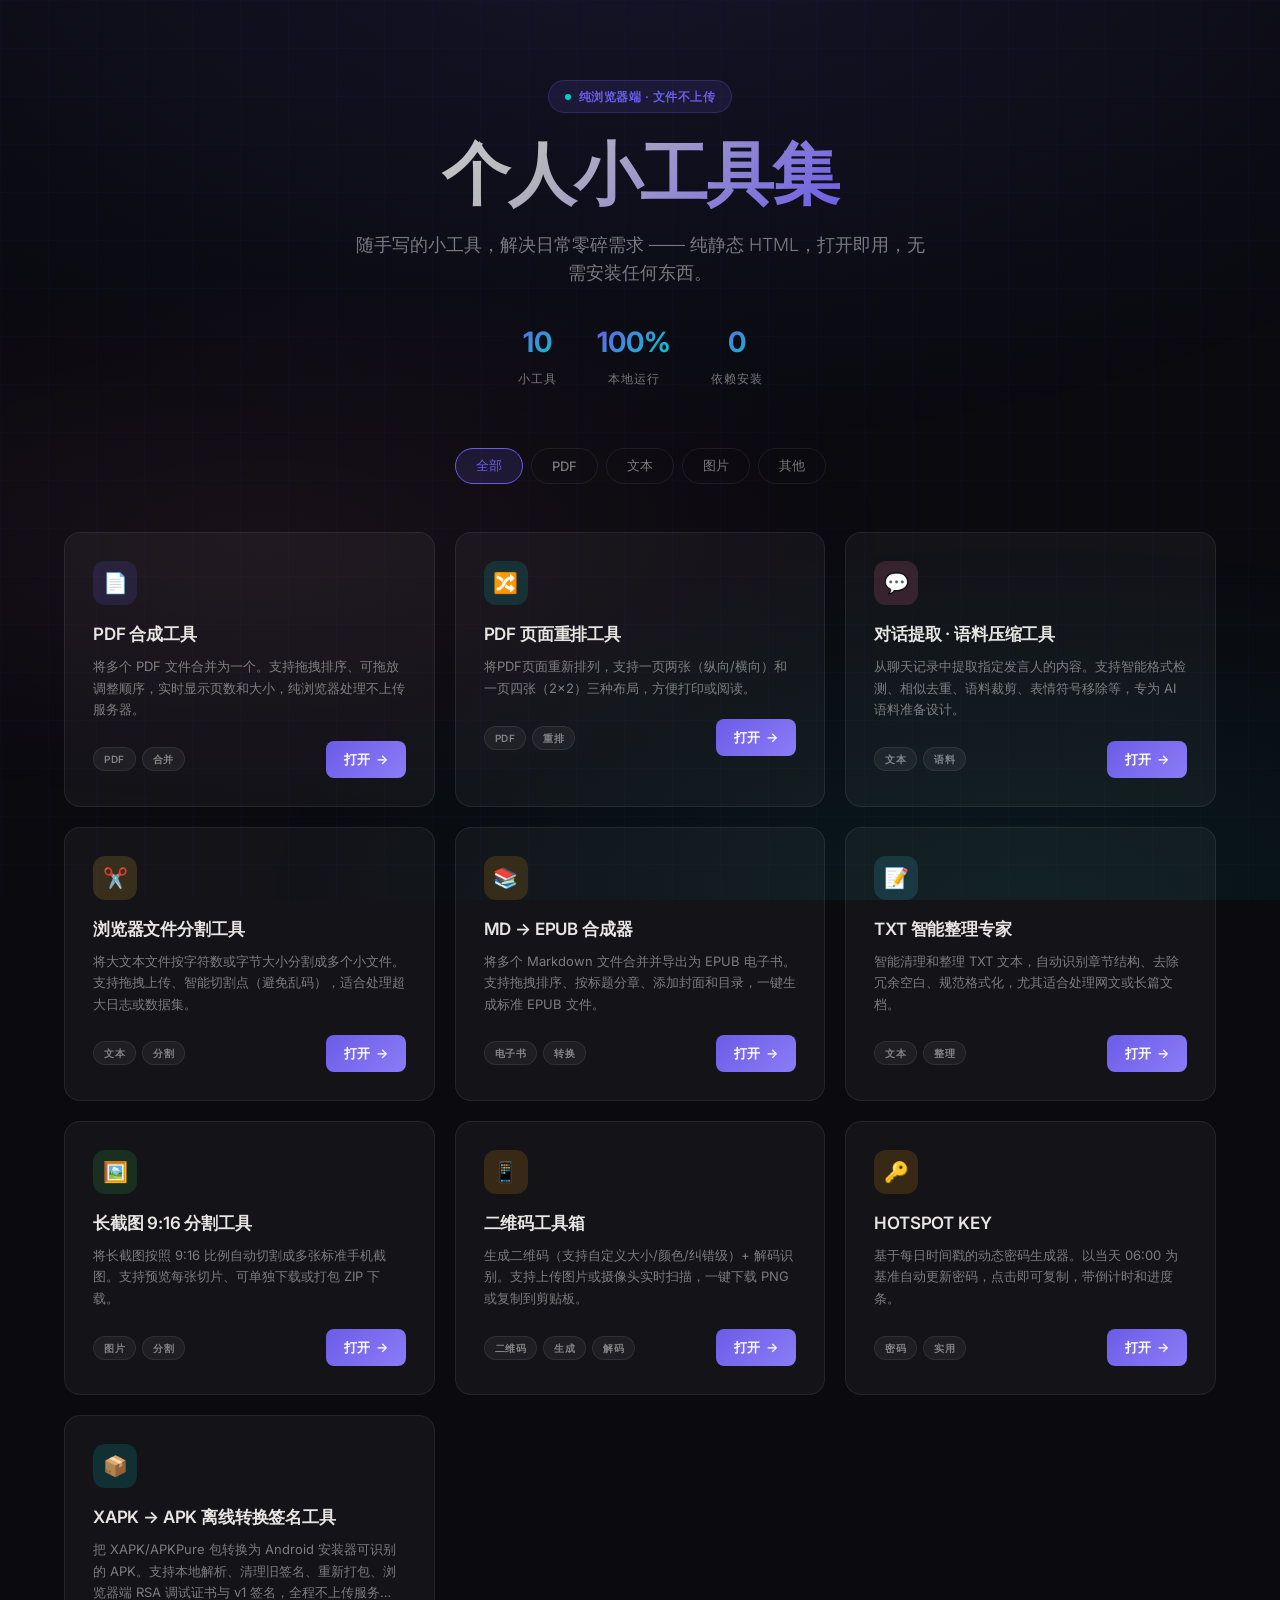
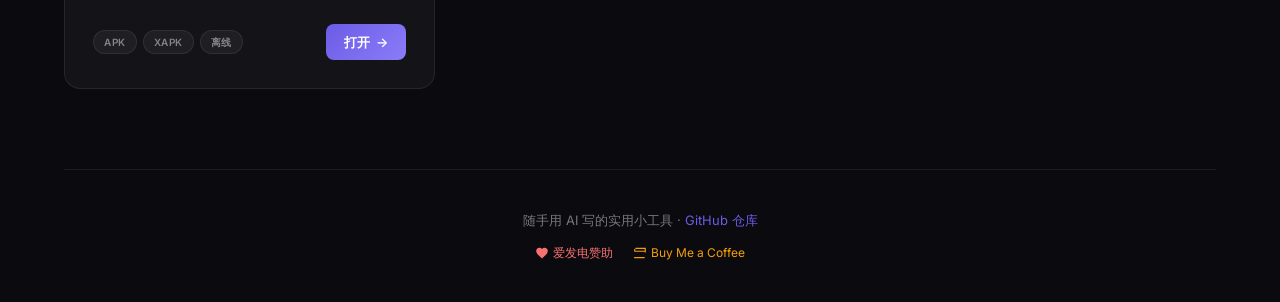
==== index.html @ e5a25586 "Add offline XAPK to APK converter" ====
<!DOCTYPE html>
<html lang="zh-CN">
<head>
<meta charset="UTF-8">
<meta name="viewport" content="width=device-width, initial-scale=1.0">
<title>个人小工具集 · 工具箱</title>
<link rel="preconnect" href="https://fonts.googleapis.com">
<link href="https://fonts.googleapis.com/css2?family=Inter:wght@300;400;500;600;700;800&family=JetBrains+Mono:wght@400;600&display=swap" rel="stylesheet">
<style>
  *, *::before, *::after { box-sizing: border-box; margin: 0; padding: 0; }
  :root {
    --bg: #0a0a0f;
    --surface: rgba(255,255,255,0.04);
    --surface-hover: rgba(255,255,255,0.08);
    --border: rgba(255,255,255,0.08);
    --border-hover: rgba(255,255,255,0.18);
    --text: #e8e6e3;
    --text-dim: rgba(255,255,255,0.45);
    --accent: #6c5ce7;
    --accent2: #00cec9;
    --accent3: #fd79a8;
    --radius: 16px;
  }
  html { scroll-behavior: smooth; }
  body {
    font-family: 'Inter', sans-serif;
    background: var(--bg);
    color: var(--text);
    min-height: 100vh;
    overflow-x: hidden;
    line-height: 1.6;
  }

  /* ─── Animated Grid Background ─── */
  body::before {
    content: '';
    position: fixed;
    inset: 0;
    background:
      linear-gradient(rgba(108,92,231,0.03) 1px, transparent 1px),
      linear-gradient(90deg, rgba(108,92,231,0.03) 1px, transparent 1px);
    background-size: 48px 48px;
    pointer-events: none;
    z-index: 0;
  }
  body::after {
    content: '';
    position: fixed;
    inset: 0;
    background:
      radial-gradient(ellipse 80% 60% at 50% -10%, rgba(108,92,231,0.12), transparent),
      radial-gradient(ellipse 60% 40% at 80% 100%, rgba(0,206,201,0.08), transparent),
      radial-gradient(ellipse 50% 30% at 20% 60%, rgba(253,121,168,0.06), transparent);
    pointer-events: none;
    z-index: 0;
  }

  /* ─── Floating Particles ─── */
  .particles {
    position: fixed;
    inset: 0;
    pointer-events: none;
    z-index: 0;
    overflow: hidden;
  }
  .particle {
    position: absolute;
    width: 3px; height: 3px;
    border-radius: 50%;
    background: var(--accent);
    opacity: 0;
    animation: float 12s infinite ease-in-out;
  }
  .particle:nth-child(1) { left: 10%; top: 20%; animation-delay: 0s; background: var(--accent); }
  .particle:nth-child(2) { left: 25%; top: 70%; animation-delay: 2s; background: var(--accent2); width: 4px; height: 4px; }
  .particle:nth-child(3) { left: 50%; top: 40%; animation-delay: 4s; background: var(--accent3); }
  .particle:nth-child(4) { left: 75%; top: 15%; animation-delay: 6s; background: var(--accent2); }
  .particle:nth-child(5) { left: 85%; top: 80%; animation-delay: 8s; background: var(--accent); width: 2px; height: 2px; }
  .particle:nth-child(6) { left: 40%; top: 90%; animation-delay: 1s; background: var(--accent3); }
  .particle:nth-child(7) { left: 65%; top: 55%; animation-delay: 3s; background: var(--accent2); width: 5px; height: 5px; }
  .particle:nth-child(8) { left: 15%; top: 45%; animation-delay: 5s; background: var(--accent); }
  .particle:nth-child(9) { left: 90%; top: 30%; animation-delay: 7s; background: var(--accent3); }
  .particle:nth-child(10) { left: 55%; top: 10%; animation-delay: 9s; background: var(--accent2); }

  @keyframes float {
    0%, 100% { transform: translateY(0) scale(1); opacity: 0; }
    10% { opacity: 0.6; }
    50% { transform: translateY(-40px) scale(1.4); opacity: 0.2; }
    90% { opacity: 0.4; }
  }

  .container {
    position: relative;
    z-index: 1;
    max-width: 1200px;
    margin: 0 auto;
    padding: 0 24px;
  }

  /* ─── HEADER ─── */
  header {
    padding: 80px 0 60px;
    text-align: center;
  }
  .badge {
    display: inline-flex;
    align-items: center;
    gap: 8px;
    background: rgba(108,92,231,0.12);
    border: 1px solid rgba(108,92,231,0.25);
    border-radius: 100px;
    padding: 6px 16px;
    font-size: 12px;
    font-weight: 600;
    color: var(--accent);
    letter-spacing: 0.5px;
    margin-bottom: 24px;
    animation: fadeUp 0.8s 0.2s both;
  }
  .badge-dot {
    width: 6px; height: 6px;
    border-radius: 50%;
    background: var(--accent2);
    animation: pulse-dot 2s infinite;
  }
  @keyframes pulse-dot {
    0%, 100% { opacity: 1; transform: scale(1); }
    50% { opacity: 0.5; transform: scale(0.8); }
  }

  .hero-title {
    font-size: clamp(36px, 7vw, 68px);
    font-weight: 800;
    letter-spacing: -0.03em;
    line-height: 1.08;
    background: linear-gradient(135deg, #fff 0%, rgba(255,255,255,0.7) 40%, var(--accent) 70%, var(--accent2) 100%);
    -webkit-background-clip: text;
    -webkit-text-fill-color: transparent;
    background-clip: text;
    margin-bottom: 20px;
    animation: fadeUp 0.8s 0.4s both;
  }
  .hero-sub {
    font-size: 18px;
    color: var(--text-dim);
    max-width: 580px;
    margin: 0 auto 32px;
    font-weight: 300;
    animation: fadeUp 0.8s 0.6s both;
  }
  .hero-stats {
    display: flex;
    justify-content: center;
    gap: 40px;
    animation: fadeUp 0.8s 0.8s both;
  }
  .hero-stat {
    text-align: center;
  }
  .hero-stat-num {
    font-size: 28px;
    font-weight: 700;
    background: linear-gradient(135deg, var(--accent), var(--accent2));
    -webkit-background-clip: text;
    -webkit-text-fill-color: transparent;
    background-clip: text;
  }
  .hero-stat-label {
    font-size: 12px;
    color: var(--text-dim);
    letter-spacing: 1px;
    text-transform: uppercase;
    margin-top: 4px;
  }

  @keyframes fadeUp {
    from { opacity: 0; transform: translateY(24px); }
    to { opacity: 1; transform: translateY(0); }
  }

  /* ─── FILTER ─── */
  .filter-bar {
    display: flex;
    justify-content: center;
    gap: 8px;
    flex-wrap: wrap;
    margin-bottom: 48px;
    animation: fadeUp 0.8s 1s both;
  }
  .filter-btn {
    padding: 8px 20px;
    border-radius: 100px;
    border: 1px solid var(--border);
    background: transparent;
    color: var(--text-dim);
    font-family: inherit;
    font-size: 13px;
    font-weight: 500;
    cursor: pointer;
    transition: all 0.25s;
  }
  .filter-btn:hover {
    border-color: var(--border-hover);
    color: var(--text);
  }
  .filter-btn.active {
    background: rgba(108,92,231,0.15);
    border-color: var(--accent);
    color: var(--accent);
  }

  /* ─── TOOL GRID ─── */
  .tool-grid {
    display: grid;
    grid-template-columns: repeat(auto-fill, minmax(340px, 1fr));
    gap: 20px;
    padding-bottom: 80px;
  }

  .tool-card {
    background: var(--surface);
    border: 1px solid var(--border);
    border-radius: var(--radius);
    padding: 28px;
    cursor: pointer;
    position: relative;
    overflow: hidden;
    transition: all 0.4s cubic-bezier(0.16, 1, 0.3, 1);
    opacity: 0;
    transform: translateY(20px);
    animation: cardIn 0.5s forwards;
  }
  .tool-card:nth-child(1) { animation-delay: 0.05s; }
  .tool-card:nth-child(2) { animation-delay: 0.1s; }
  .tool-card:nth-child(3) { animation-delay: 0.15s; }
  .tool-card:nth-child(4) { animation-delay: 0.2s; }
  .tool-card:nth-child(5) { animation-delay: 0.25s; }
  .tool-card:nth-child(6) { animation-delay: 0.3s; }
  .tool-card:nth-child(7) { animation-delay: 0.35s; }
  .tool-card:nth-child(8) { animation-delay: 0.4s; }

  @keyframes cardIn {
    to { opacity: 1; transform: translateY(0); }
  }

  .tool-card::before {
    content: '';
    position: absolute;
    top: 0; left: 0; right: 0;
    height: 2px;
    background: linear-gradient(90deg, var(--accent), var(--accent2), var(--accent3));
    opacity: 0;
    transition: opacity 0.4s;
  }
  .tool-card:hover::before { opacity: 1; }
  .tool-card:hover {
    background: var(--surface-hover);
    border-color: var(--border-hover);
    transform: translateY(-4px);
    box-shadow: 0 20px 60px rgba(108,92,231,0.08);
  }

  .tool-card-icon {
    width: 44px; height: 44px;
    border-radius: 12px;
    display: flex;
    align-items: center;
    justify-content: center;
    font-size: 20px;
    margin-bottom: 16px;
    transition: transform 0.3s;
  }
  .tool-card:hover .tool-card-icon { transform: scale(1.08); }

  .tool-card-title {
    font-size: 17px;
    font-weight: 600;
    margin-bottom: 8px;
    letter-spacing: -0.01em;
  }
  .tool-card-desc {
    font-size: 13px;
    color: var(--text-dim);
    line-height: 1.65;
    margin-bottom: 20px;
    display: -webkit-box;
    -webkit-line-clamp: 3;
    -webkit-box-orient: vertical;
    overflow: hidden;
  }
  .tool-card-footer {
    display: flex;
    align-items: center;
    justify-content: space-between;
  }
  .tool-tags {
    display: flex;
    gap: 6px;
    flex-wrap: wrap;
  }
  .tool-tag {
    font-size: 10px;
    font-weight: 600;
    letter-spacing: 0.5px;
    text-transform: uppercase;
    padding: 3px 10px;
    border-radius: 100px;
    background: rgba(255,255,255,0.05);
    border: 1px solid var(--border);
    color: var(--text-dim);
  }
  .tool-btn {
    display: inline-flex;
    align-items: center;
    gap: 6px;
    padding: 8px 18px;
    border-radius: 8px;
    background: linear-gradient(135deg, var(--accent), #8b7cf7);
    color: #fff;
    font-size: 13px;
    font-weight: 600;
    text-decoration: none;
    transition: all 0.25s;
    flex-shrink: 0;
  }
  .tool-btn:hover {
    transform: translateX(2px);
    box-shadow: 0 4px 20px rgba(108,92,231,0.35);
  }
  .tool-btn-arrow {
    transition: transform 0.25s;
  }
  .tool-btn:hover .tool-btn-arrow {
    transform: translateX(3px);
  }

  /* ─── FOOTER ─── */
  footer {
    border-top: 1px solid var(--border);
    padding: 40px 0;
    text-align: center;
  }
  footer p {
    font-size: 13px;
    color: var(--text-dim);
  }
  footer a {
    color: var(--accent);
    text-decoration: none;
  }
  footer a:hover { text-decoration: underline; }

  /* ─── RESPONSIVE ─── */
  @media (max-width: 768px) {
    header { padding: 48px 0 32px; }
    .hero-sub { font-size: 15px; }
    .hero-stats { gap: 24px; }
    .tool-grid { grid-template-columns: 1fr; gap: 16px; }
    .tool-card { padding: 22px; }
  }
  @media (max-width: 480px) {
    .filter-bar { gap: 6px; }
    .filter-btn { font-size: 12px; padding: 6px 14px; }
    .hero-stats { flex-wrap: wrap; gap: 16px; }
  }

  /* ─── scrollbar ─── */
  ::-webkit-scrollbar { width: 6px; }
  ::-webkit-scrollbar-track { background: transparent; }
  ::-webkit-scrollbar-thumb { background: var(--border); border-radius: 3px; }
  ::-webkit-scrollbar-thumb:hover { background: var(--border-hover); }
</style>
</head>
<body>

<div class="particles">
  <div class="particle"></div><div class="particle"></div><div class="particle"></div>
  <div class="particle"></div><div class="particle"></div><div class="particle"></div>
  <div class="particle"></div><div class="particle"></div><div class="particle"></div>
  <div class="particle"></div>
</div>

<div class="container">

  <header>
    <div class="badge"><span class="badge-dot"></span> 纯浏览器端 · 文件不上传</div>
    <h1 class="hero-title">个人小工具集</h1>
    <p class="hero-sub">随手写的小工具，解决日常零碎需求 —— 纯静态 HTML，打开即用，无需安装任何东西。</p>
    <div class="hero-stats">
      <div class="hero-stat"><div class="hero-stat-num">10</div><div class="hero-stat-label">小工具</div></div>
      <div class="hero-stat"><div class="hero-stat-num">100%</div><div class="hero-stat-label">本地运行</div></div>
      <div class="hero-stat"><div class="hero-stat-num">0</div><div class="hero-stat-label">依赖安装</div></div>
    </div>
  </header>

  <div class="filter-bar">
    <button class="filter-btn active" data-filter="all">全部</button>
    <button class="filter-btn" data-filter="pdf">PDF</button>
    <button class="filter-btn" data-filter="text">文本</button>
    <button class="filter-btn" data-filter="image">图片</button>
    <button class="filter-btn" data-filter="other">其他</button>
  </div>

  <div class="tool-grid" id="toolGrid">
    <!-- 卡片由 JS 动态渲染 -->
  </div>

  <footer>
    <p>随手用 AI 写的实用小工具 · <a href="https://github.com/ct-yx/Personal-use-gadget" target="_blank">GitHub 仓库</a></p>
    <p style="margin-top:12px;font-size:12px;display:flex;justify-content:center;gap:20px;flex-wrap:wrap;">
      <a href="https://www.ifdian.net/a/Ct_yx?utm_source=copylink&utm_medium=link" target="_blank" style="display:inline-flex;align-items:center;gap:4px;color:#f87171;text-decoration:none;">
        <svg width="14" height="14" viewBox="0 0 24 24" fill="currentColor"><path d="M12 21.35l-1.45-1.32C5.4 15.36 2 12.28 2 8.5 2 5.42 4.42 3 7.5 3c1.74 0 3.41.81 4.5 2.09C13.09 3.81 14.76 3 16.5 3 19.58 3 22 5.42 22 8.5c0 3.78-3.4 6.86-8.55 11.54L12 21.35z"/></svg>
        爱发电赞助
      </a>
      <a href="https://buymeacoffee.com/ctyx" target="_blank" style="display:inline-flex;align-items:center;gap:4px;color:#f59e0b;text-decoration:none;">
        <svg width="14" height="14" viewBox="0 0 24 24" fill="currentColor"><path d="M2 21V19H20V21H2ZM20 8V5H22V11H20V10H2V5H4V8H20ZM4 3H22V5H4V3Z"/></svg>
        Buy Me a Coffee
      </a>
    </p>
  </footer>

</div>

<script>
const tools = [
  {
    id: 'pdf-merger',
    title: 'PDF 合成工具',
    desc: '将多个 PDF 文件合并为一个。支持拖拽排序、可拖放调整顺序，实时显示页数和大小，纯浏览器处理不上传服务器。',
    icon: '📄',
    iconBg: 'rgba(108,92,231,0.15)',
    file: 'pdf-merger.html',
    tags: ['PDF', '合并'],
    filter: 'pdf'
  },
  {
    id: 'PDFchange',
    title: 'PDF 页面重排工具',
    desc: '将PDF页面重新排列，支持一页两张（纵向/横向）和一页四张（2×2）三种布局，方便打印或阅读。',
    icon: '🔀',
    iconBg: 'rgba(0,206,201,0.15)',
    file: 'PDFchange.html',
    tags: ['PDF', '重排'],
    filter: 'pdf'
  },
  {
    id: 'chat-filter',
    title: '对话提取 · 语料压缩工具',
    desc: '从聊天记录中提取指定发言人的内容。支持智能格式检测、相似去重、语料裁剪、表情符号移除等，专为 AI 语料准备设计。',
    icon: '💬',
    iconBg: 'rgba(253,121,168,0.15)',
    file: 'chat-filter-tool.html',
    tags: ['文本', '语料'],
    filter: 'text'
  },
  {
    id: 'partition',
    title: '浏览器文件分割工具',
    desc: '将大文本文件按字符数或字节大小分割成多个小文件。支持拖拽上传、智能切割点（避免乱码），适合处理超大日志或数据集。',
    icon: '✂️',
    iconBg: 'rgba(255,200,50,0.15)',
    file: 'Partition1.0.html',
    tags: ['文本', '分割'],
    filter: 'text'
  },
  {
    id: 'txt-epub',
    title: 'MD → EPUB 合成器',
    desc: '将多个 Markdown 文件合并并导出为 EPUB 电子书。支持拖拽排序、按标题分章、添加封面和目录，一键生成标准 EPUB 文件。',
    icon: '📚',
    iconBg: 'rgba(245,158,11,0.15)',
    file: 'txt-epub-manger.html',
    tags: ['电子书', '转换'],
    filter: 'text'
  },
  {
    id: 'chapter',
    title: 'TXT 智能整理专家',
    desc: '智能清理和整理 TXT 文本，自动识别章节结构、去除冗余空白、规范格式化，尤其适合处理网文或长篇文档。',
    icon: '📝',
    iconBg: 'rgba(72,202,228,0.15)',
    file: '章节整理工具.html',
    tags: ['文本', '整理'],
    filter: 'text'
  },
  {
    id: 'split-screenshot',
    title: '长截图 9:16 分割工具',
    desc: '将长截图按照 9:16 比例自动切割成多张标准手机截图。支持预览每张切片、可单独下载或打包 ZIP 下载。',
    icon: '🖼️',
    iconBg: 'rgba(52,199,89,0.15)',
    file: 'split-screenshot.html',
    tags: ['图片', '分割'],
    filter: 'image'
  },
  {
    id: 'qr-tool',
    title: '二维码工具箱',
    desc: '生成二维码（支持自定义大小/颜色/纠错级）+ 解码识别。支持上传图片或摄像头实时扫描，一键下载 PNG 或复制到剪贴板。',
    icon: '📱',
    iconBg: 'rgba(255,159,10,0.15)',
    file: 'qr-tool.html',
    tags: ['二维码', '生成', '解码'],
    filter: 'other'
  },
  {
    id: 'hotspot-key',
    title: 'HOTSPOT KEY',
    desc: '基于每日时间戳的动态密码生成器。以当天 06:00 为基准自动更新密码，点击即可复制，带倒计时和进度条。',
    icon: '🔑',
    iconBg: 'rgba(255,159,10,0.15)',
    file: 'hotspot_key.html',
    tags: ['密码', '实用'],
    filter: 'other'
  },
  {
    id: 'xapk-apk-converter',
    title: 'XAPK → APK 离线转换签名工具',
    desc: '把 XAPK/APKPure 包转换为 Android 安装器可识别的 APK。支持本地解析、清理旧签名、重新打包、浏览器端 RSA 调试证书与 v1 签名，全程不上传服务器。',
    icon: '📦',
    iconBg: 'rgba(0,206,201,0.15)',
    file: 'xapk-apk-converter.html',
    tags: ['APK', 'XAPK', '离线'],
    filter: 'other'
  }
];

function renderTools(filter = 'all') {
  const grid = document.getElementById('toolGrid');
  const filtered = filter === 'all' ? tools : tools.filter(t => t.filter === filter);
  grid.innerHTML = filtered.map(t => `
    <div class="tool-card" data-filter="${t.filter}">
      <div class="tool-card-icon" style="background:${t.iconBg}">${t.icon}</div>
      <div class="tool-card-title">${t.title}</div>
      <div class="tool-card-desc">${t.desc}</div>
      <div class="tool-card-footer">
        <div class="tool-tags">
          ${t.tags.map(tag => `<span class="tool-tag">${tag}</span>`).join('')}
        </div>
        <a href="${t.file}" class="tool-btn" target="_blank" onclick="event.stopPropagation()">
          打开 <span class="tool-btn-arrow">→</span>
        </a>
      </div>
    </div>
  `).join('');

  // 点击整个卡片也能打开
  document.querySelectorAll('.tool-card').forEach((card, i) => {
    card.addEventListener('click', () => {
      const btn = card.querySelector('.tool-btn');
      if (btn) window.open(btn.href, '_blank');
    });
  });
}

// 过滤切换
document.querySelectorAll('.filter-btn').forEach(btn => {
  btn.addEventListener('click', () => {
    document.querySelectorAll('.filter-btn').forEach(b => b.classList.remove('active'));
    btn.classList.add('active');
    renderTools(btn.dataset.filter);
  });
});

// 重新触发卡片动画
renderTools();
</script>

</body>
</html>
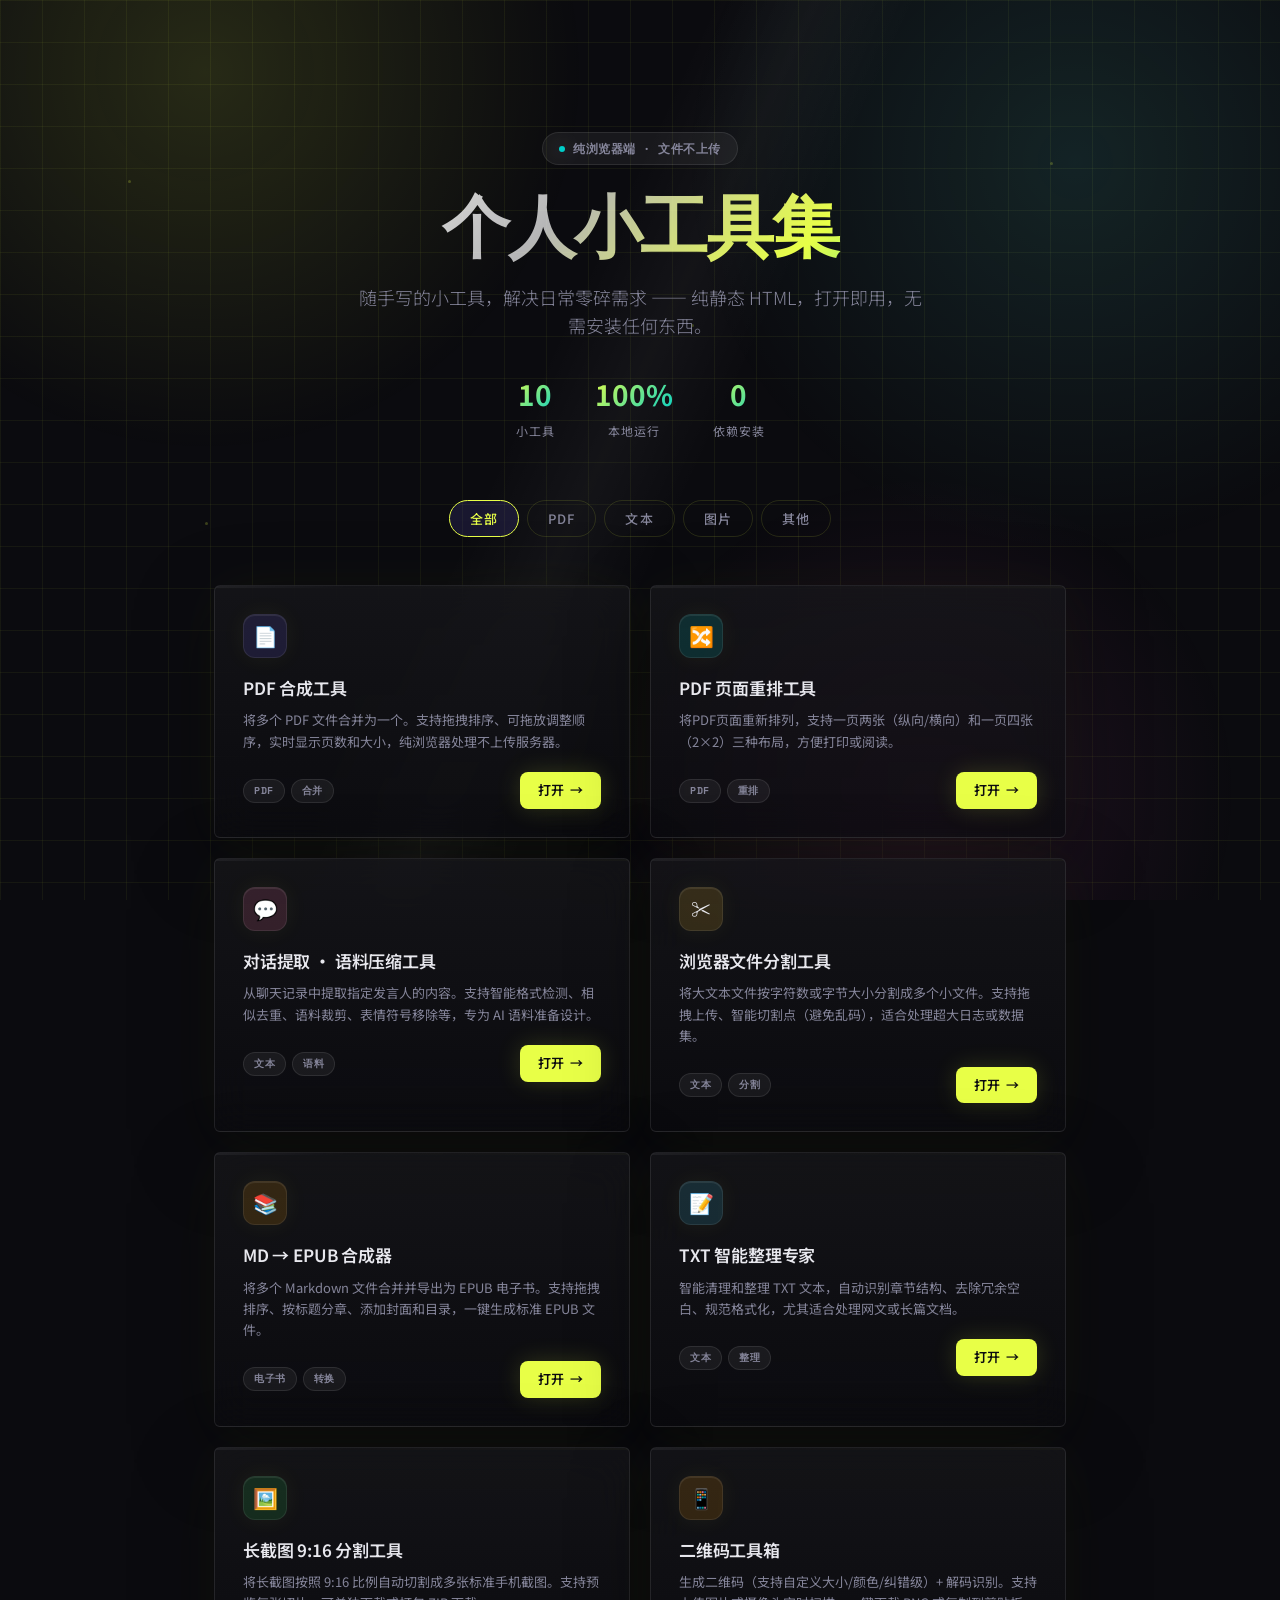
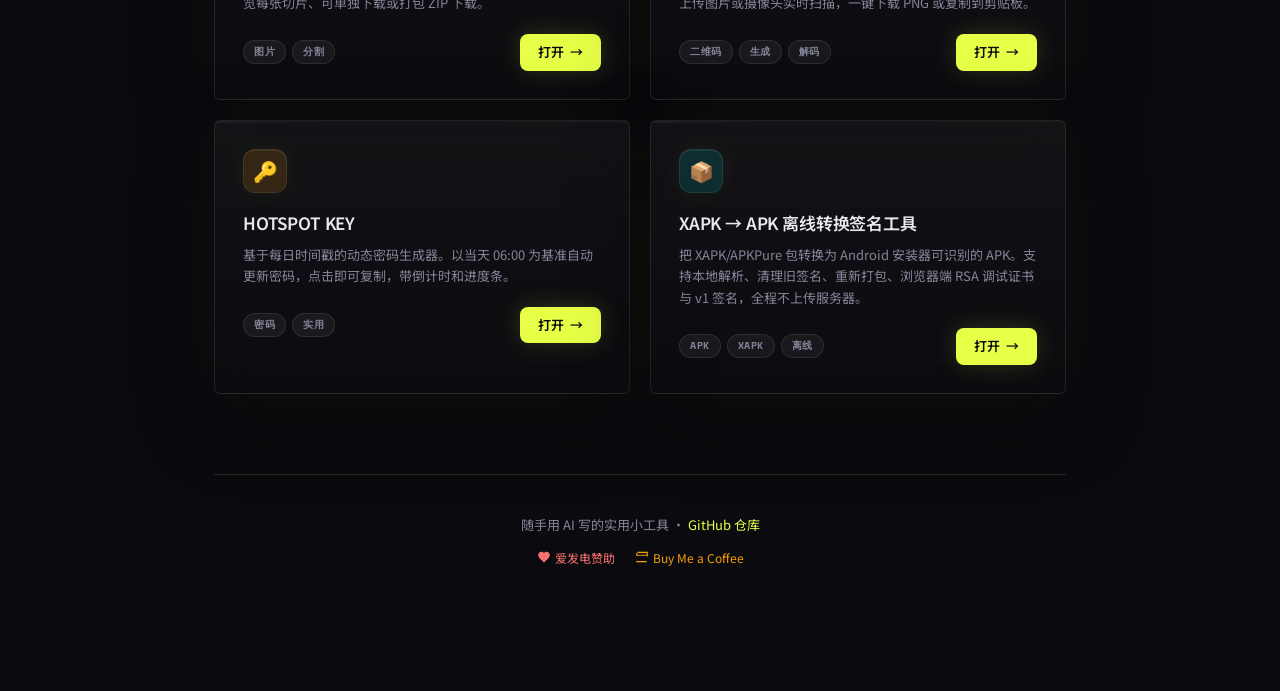
==== commit deba116e: "Unify pages with luminous glass grid style" ====
--- a/index.html
+++ b/index.html
@@ -370,8 +370,10 @@
   ::-webkit-scrollbar-thumb { background: var(--border); border-radius: 3px; }
   ::-webkit-scrollbar-thumb:hover { background: var(--border-hover); }
 </style>
+<link rel="stylesheet" href="mono-grid-style.css">
 </head>
 <body>
+<div class="mg-particles" aria-hidden="true"><span></span><span></span><span></span><span></span><span></span><span></span></div>
 
 <div class="particles">
   <div class="particle"></div><div class="particle"></div><div class="particle"></div>
--- a/mono-grid-style.css
+++ b/mono-grid-style.css
@@ -0,0 +1,346 @@
+@import url('https://fonts.googleapis.com/css2?family=Space+Mono:wght@400;700&family=DM+Mono:wght@300;400;500&family=Bebas+Neue&family=Noto+Sans+SC:wght@300;400;500;700&display=swap');
+
+:root {
+  --bg: #0b0b0f;
+  --surface: rgba(22, 22, 26, 0.76);
+  --surface-solid: #16161a;
+  --surface-2: rgba(10, 10, 14, 0.82);
+  --border: rgba(232, 255, 71, 0.13);
+  --border-2: rgba(255, 255, 255, 0.08);
+  --accent: #e8ff47;
+  --accent-dim: #b8cc30;
+  --accent-cyan: #64fff1;
+  --accent-pink: #ff5fd7;
+  --text: #e8e8ee;
+  --text-dim: #85859a;
+  --danger: #ff4757;
+  --success: #2ecc71;
+  --warn: #ffb020;
+  --radius: 6px;
+  --mono: 'Space Mono', 'DM Mono', monospace;
+  --sans: 'Noto Sans SC', system-ui, -apple-system, BlinkMacSystemFont, 'Segoe UI', sans-serif;
+  --glass-blur: 18px;
+  --shadow-glow: 0 24px 80px rgba(0,0,0,.35), 0 0 60px rgba(232,255,71,.04);
+}
+
+*, *::before, *::after { box-sizing: border-box; }
+html { scroll-behavior: smooth; }
+body {
+  margin: 0;
+  min-height: 100vh;
+  background: var(--bg);
+  color: var(--text);
+  font-family: var(--sans);
+  font-size: 14px;
+  line-height: 1.6;
+  overflow-x: hidden;
+}
+
+body::before {
+  content: '';
+  position: fixed;
+  inset: 0;
+  background:
+    radial-gradient(circle at 16% 8%, rgba(232,255,71,.13), transparent 28%),
+    radial-gradient(circle at 84% 18%, rgba(100,255,241,.10), transparent 30%),
+    radial-gradient(circle at 72% 88%, rgba(255,95,215,.10), transparent 26%),
+    linear-gradient(rgba(232,255,71,.055) 1px, transparent 1px),
+    linear-gradient(90deg, rgba(232,255,71,.055) 1px, transparent 1px);
+  background-size: auto, auto, auto, 42px 42px, 42px 42px;
+  pointer-events: none;
+  z-index: 0;
+}
+
+body::after {
+  content: '';
+  position: fixed;
+  inset: 0;
+  background:
+    linear-gradient(115deg, transparent 0 42%, rgba(255,255,255,.035) 48%, transparent 54% 100%);
+  mix-blend-mode: screen;
+  pointer-events: none;
+  z-index: 0;
+  animation: mg-sheen 14s linear infinite;
+}
+
+@keyframes mg-sheen {
+  from { transform: translateX(-28%); opacity: .45; }
+  50% { opacity: .75; }
+  to { transform: translateX(28%); opacity: .45; }
+}
+
+.container, .wrap, main, .app, .page, .tool-container {
+  position: relative;
+  z-index: 1;
+}
+
+.container, main.mg-container {
+  max-width: 900px;
+  margin: 0 auto;
+  padding: 52px 24px 84px;
+}
+
+.mg-wide { max-width: 1120px; }
+
+.header, .mg-header {
+  margin-bottom: 38px;
+  animation: mg-rise .55s cubic-bezier(.16,1,.3,1) both;
+}
+
+.header-eyebrow, .mg-eyebrow {
+  font-family: var(--mono);
+  font-size: 11px;
+  letter-spacing: .22em;
+  text-transform: uppercase;
+  color: var(--accent);
+  margin-bottom: 8px;
+  display: flex;
+  align-items: center;
+  gap: 9px;
+  text-shadow: 0 0 22px rgba(232,255,71,.24);
+}
+.header-eyebrow::before, .mg-eyebrow::before {
+  content: '';
+  width: 22px;
+  height: 2px;
+  background: linear-gradient(90deg, var(--accent), var(--accent-cyan));
+  box-shadow: 0 0 18px rgba(232,255,71,.38);
+}
+
+h1, .mg-title {
+  font-family: var(--mono);
+  font-size: clamp(30px, 5.4vw, 48px);
+  font-weight: 700;
+  line-height: 1.08;
+  letter-spacing: -.035em;
+  color: #fff;
+  margin: 0;
+}
+h1 span, .mg-title span { color: var(--accent); text-shadow: 0 0 28px rgba(232,255,71,.25); }
+
+.header-sub, .mg-sub {
+  margin-top: 12px;
+  color: var(--text-dim);
+  font-family: var(--mono);
+  font-size: 12px;
+}
+
+.card, .panel, .box, .section, .merge-section, .dropzone, .stats-bar,
+.file-item, .tool-card, details, textarea, .output, .preview, .settings,
+.mg-card {
+  background: var(--surface);
+  border: 1.5px solid var(--border-2);
+  border-radius: var(--radius);
+  box-shadow: var(--shadow-glow);
+  backdrop-filter: blur(var(--glass-blur));
+  -webkit-backdrop-filter: blur(var(--glass-blur));
+}
+
+.dropzone, .drop-area, .upload-area, .drop {
+  border-style: dashed !important;
+  border-color: rgba(232,255,71,.24) !important;
+  background: linear-gradient(180deg, rgba(232,255,71,.045), rgba(255,255,255,.025)) !important;
+  transition: border-color .18s, background .18s, transform .18s, box-shadow .18s;
+}
+.dropzone:hover, .dropzone.over, .drop-area:hover, .upload-area:hover, .drop:hover, .drop.drag {
+  border-color: var(--accent) !important;
+  background: rgba(232,255,71,.07) !important;
+  box-shadow: 0 0 0 1px rgba(232,255,71,.12), 0 22px 70px rgba(232,255,71,.06);
+  transform: translateY(-1px);
+}
+
+.btn, button, input[type='button'], input[type='submit'] {
+  font-family: var(--mono);
+  letter-spacing: .08em;
+  border-radius: var(--radius);
+  border: 1.5px solid var(--border-2);
+  transition: transform .1s, border-color .15s, background .15s, color .15s, box-shadow .15s;
+}
+.btn:active, button:active { transform: scale(.97); }
+
+.btn-primary, .primary, button.primary, .tool-btn, #convert, #download, #mergeBtn {
+  background: var(--accent) !important;
+  color: #0b0b0f !important;
+  border-color: var(--accent) !important;
+  box-shadow: 0 0 24px rgba(232,255,71,.16);
+}
+.btn-primary:hover, .primary:hover, button.primary:hover, .tool-btn:hover, #convert:hover, #download:hover, #mergeBtn:hover {
+  background: var(--accent-dim) !important;
+  border-color: var(--accent-dim) !important;
+}
+.btn-danger, .danger, button.danger {
+  color: var(--danger) !important;
+  border-color: rgba(255,71,87,.55) !important;
+  background: transparent !important;
+}
+.btn-danger:hover, .danger:hover, button.danger:hover {
+  color: #fff !important;
+  background: var(--danger) !important;
+}
+
+input, textarea, select {
+  background: rgba(5,5,8,.55) !important;
+  border: 1.5px solid var(--border-2) !important;
+  color: var(--text) !important;
+  border-radius: var(--radius) !important;
+  font-family: var(--mono) !important;
+  outline: none !important;
+}
+input:focus, textarea:focus, select:focus {
+  border-color: var(--accent) !important;
+  box-shadow: 0 0 0 3px rgba(232,255,71,.08) !important;
+}
+
+hr { border: none; border-top: 1px solid var(--border-2); }
+code, pre {
+  font-family: var(--mono);
+  background: rgba(255,255,255,.06);
+  border: 1px solid var(--border-2);
+  border-radius: 4px;
+}
+
+a { color: var(--accent-cyan); }
+
+.progress-bar-fill, .bar-fill, .progress-fill, #progressFill, #fill {
+  background: linear-gradient(90deg, var(--accent), var(--accent-cyan)) !important;
+  box-shadow: 0 0 18px rgba(232,255,71,.22);
+}
+
+.status-msg.success, .success { color: var(--success); }
+.status-msg.error, .error { color: var(--danger); }
+
+@keyframes mg-rise {
+  from { opacity: 0; transform: translateY(18px); }
+  to { opacity: 1; transform: translateY(0); }
+}
+
+@keyframes mg-reveal {
+  from { opacity: 0; letter-spacing: .24em; filter: blur(3px); }
+  to { opacity: 1; letter-spacing: .06em; filter: blur(0); }
+}
+
+.mg-particles {
+  position: fixed;
+  inset: 0;
+  pointer-events: none;
+  z-index: 0;
+  overflow: hidden;
+}
+.mg-particles span {
+  position: absolute;
+  width: 3px;
+  height: 3px;
+  border-radius: 50%;
+  background: var(--accent);
+  opacity: .22;
+  box-shadow: 0 0 18px currentColor;
+  animation: mg-float 12s ease-in-out infinite;
+}
+.mg-particles span:nth-child(1){left:10%;top:20%;animation-delay:0s;color:var(--accent)}
+.mg-particles span:nth-child(2){left:28%;top:78%;animation-delay:2s;color:var(--accent-cyan)}
+.mg-particles span:nth-child(3){left:54%;top:36%;animation-delay:4s;color:var(--accent-pink)}
+.mg-particles span:nth-child(4){left:82%;top:18%;animation-delay:1s;color:var(--accent)}
+.mg-particles span:nth-child(5){left:74%;top:86%;animation-delay:3s;color:var(--accent-cyan)}
+.mg-particles span:nth-child(6){left:16%;top:58%;animation-delay:5s;color:var(--accent-pink)}
+@keyframes mg-float {
+  0%,100% { transform: translateY(0) scale(1); opacity: .08; }
+  45% { transform: translateY(-36px) scale(1.8); opacity: .32; }
+}
+
+.footer, .bottom {
+  font-family: var(--mono);
+  color: var(--text-dim);
+}
+
+::-webkit-scrollbar { width: 6px; height: 6px; }
+::-webkit-scrollbar-track { background: var(--bg); }
+::-webkit-scrollbar-thumb { background: rgba(232,255,71,.18); border-radius: 4px; }
+::-webkit-scrollbar-thumb:hover { background: rgba(232,255,71,.35); }
+
+@media (max-width: 640px) {
+  .container, main.mg-container { padding: 34px 16px 64px; }
+  h1, .mg-title { font-size: clamp(28px, 9vw, 38px); }
+}
+
+/* ─── Project-specific polish ─── */
+.wrap {
+  max-width: 460px;
+}
+.top, .bottom {
+  position: relative;
+  z-index: 1;
+}
+.site-title, .clock, .key-label, .copy-tip, .tmr-label,
+.file-count, .stat-item, .filename-label, .drop-title, .drop-sub {
+  font-family: var(--mono) !important;
+}
+.key {
+  font-family: 'Bebas Neue', var(--mono) !important;
+  color: #fff !important;
+  text-shadow: 0 0 34px rgba(232,255,71,.18), 0 0 70px rgba(100,255,241,.08);
+  animation: mg-reveal .55s .12s cubic-bezier(.16,1,.3,1) both !important;
+}
+.key-label, .site-title, .header-eyebrow, .mg-eyebrow {
+  color: var(--accent) !important;
+}
+.card {
+  position: relative;
+  overflow: hidden;
+}
+.card::before, .merge-section::before, .tool-card::before, .dropzone::before {
+  content: '';
+  position: absolute;
+  inset: 0;
+  background: linear-gradient(135deg, rgba(255,255,255,.08), transparent 32%, rgba(232,255,71,.035));
+  pointer-events: none;
+  opacity: .75;
+}
+.card > *, .merge-section > *, .tool-card > *, .dropzone > * {
+  position: relative;
+  z-index: 1;
+}
+.tool-grid {
+  position: relative;
+  z-index: 1;
+}
+.tool-card {
+  border-color: rgba(255,255,255,.09) !important;
+  background: linear-gradient(180deg, rgba(22,22,26,.78), rgba(12,12,16,.72)) !important;
+}
+.tool-card:hover {
+  border-color: rgba(232,255,71,.38) !important;
+  box-shadow: 0 26px 80px rgba(0,0,0,.38), 0 0 44px rgba(232,255,71,.08) !important;
+}
+.tool-card-icon {
+  border: 1px solid rgba(255,255,255,.08);
+  box-shadow: inset 0 1px 0 rgba(255,255,255,.08), 0 0 24px rgba(232,255,71,.06);
+}
+.tool-tag, .lib-tag, .badge {
+  background: rgba(255,255,255,.055) !important;
+  border: 1px solid rgba(255,255,255,.09) !important;
+  color: var(--text-dim) !important;
+  font-family: var(--mono) !important;
+}
+.badge-dot, .dot {
+  box-shadow: 0 0 18px currentColor;
+}
+.file-item:hover {
+  border-color: rgba(232,255,71,.30) !important;
+  background: rgba(232,255,71,.045) !important;
+}
+.file-index {
+  background: rgba(5,5,8,.55) !important;
+  border-color: rgba(255,255,255,.08) !important;
+}
+.status-msg, .stats-bar {
+  backdrop-filter: blur(var(--glass-blur));
+  -webkit-backdrop-filter: blur(var(--glass-blur));
+}
+summary {
+  font-family: var(--mono);
+  color: var(--accent) !important;
+}
+
+@media (prefers-reduced-motion: reduce) {
+  *, *::before, *::after { animation-duration: .001ms !important; animation-iteration-count: 1 !important; transition-duration: .001ms !important; }
+}
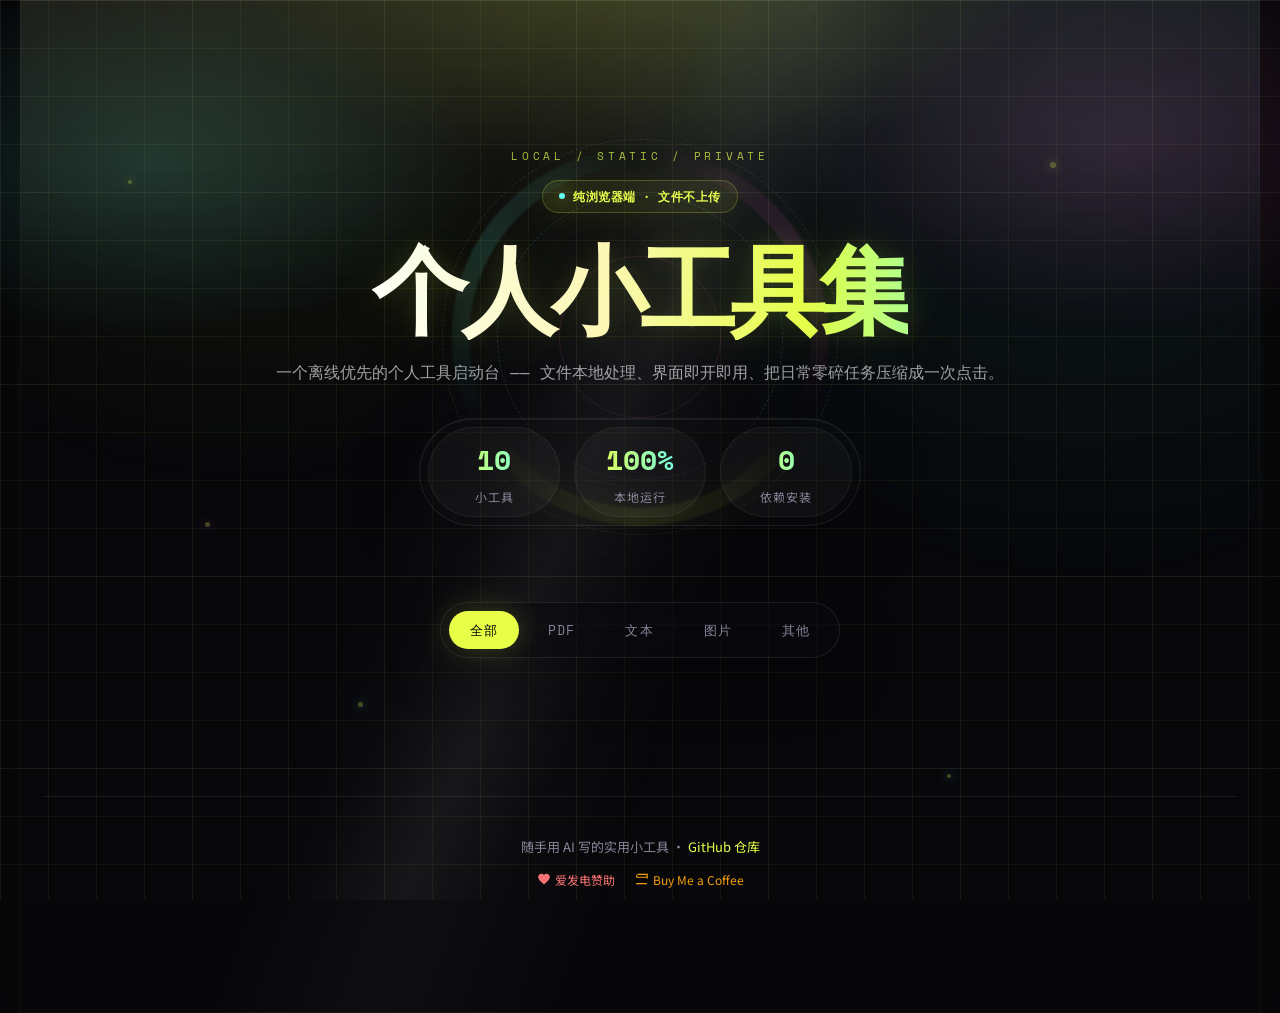
==== commit 0a4a245c: "Polish homepage launchpad visuals" ====
--- a/index.html
+++ b/index.html
@@ -369,10 +369,243 @@
   ::-webkit-scrollbar-track { background: transparent; }
   ::-webkit-scrollbar-thumb { background: var(--border); border-radius: 3px; }
   ::-webkit-scrollbar-thumb:hover { background: var(--border-hover); }
+
+
+/* ─── HOME LAUNCHPAD SPECIAL ─── */
+body.page-home {
+  --accent: #e8ff47;
+  --accent2: #64fff1;
+  --accent3: #ff5fd7;
+  --radius: 18px;
+  background: #07070a !important;
+}
+body.page-home::before {
+  background:
+    radial-gradient(ellipse 46% 36% at 50% -6%, rgba(232,255,71,.20), transparent 70%),
+    radial-gradient(ellipse 36% 28% at 12% 18%, rgba(100,255,241,.14), transparent 72%),
+    radial-gradient(ellipse 38% 30% at 88% 16%, rgba(255,95,215,.13), transparent 72%),
+    linear-gradient(rgba(232,255,71,.055) 1px, transparent 1px),
+    linear-gradient(90deg, rgba(232,255,71,.055) 1px, transparent 1px),
+    linear-gradient(rgba(255,255,255,.025) 1px, transparent 1px),
+    linear-gradient(90deg, rgba(255,255,255,.025) 1px, transparent 1px);
+  background-size: auto, auto, auto, 48px 48px, 48px 48px, 192px 192px, 192px 192px;
+  transform-origin: 50% 0%;
+}
+body.page-home .container { max-width: 1240px; }
+body.page-home header {
+  position: relative;
+  min-height: 520px;
+  display: flex;
+  flex-direction: column;
+  align-items: center;
+  justify-content: center;
+  padding: 96px 0 76px;
+  perspective: 1200px;
+}
+.hero-orb {
+  position: absolute;
+  width: min(620px, 88vw);
+  aspect-ratio: 1;
+  border-radius: 50%;
+  pointer-events: none;
+  transform: translate3d(var(--home-mx,0px), var(--home-my,0px), 0);
+  transition: transform .2s ease-out;
+  opacity: .92;
+}
+.hero-orb::before {
+  content: '';
+  position: absolute;
+  inset: 9%;
+  border-radius: 50%;
+  border: 1px solid rgba(232,255,71,.20);
+  box-shadow: 0 0 80px rgba(232,255,71,.10), inset 0 0 90px rgba(100,255,241,.045);
+  background:
+    radial-gradient(circle at 50% 50%, rgba(255,255,255,.035), transparent 45%),
+    conic-gradient(from 120deg, transparent, rgba(232,255,71,.16), transparent, rgba(100,255,241,.14), transparent, rgba(255,95,215,.12), transparent);
+  animation: home-orbit 16s linear infinite;
+  -webkit-mask: radial-gradient(circle, transparent 0 47%, #000 48% 52%, transparent 53%);
+  mask: radial-gradient(circle, transparent 0 47%, #000 48% 52%, transparent 53%);
+}
+.hero-orb span {
+  position: absolute;
+  inset: 18%;
+  border-radius: 50%;
+  border: 1px dashed rgba(255,255,255,.10);
+  animation: home-spin 18s linear infinite;
+}
+.hero-orb span:nth-child(2) { inset: 27%; animation-duration: 12s; animation-direction: reverse; border-color: rgba(100,255,241,.16); }
+.hero-orb span:nth-child(3) { inset: 37%; animation-duration: 9s; border-style: solid; border-color: rgba(255,95,215,.13); }
+@keyframes home-orbit { to { transform: rotate(360deg); } }
+@keyframes home-spin { to { transform: rotate(-360deg); } }
+.hero-kicker {
+  position: relative;
+  z-index: 2;
+  font-family: 'JetBrains Mono', var(--mono, monospace);
+  font-size: 11px;
+  letter-spacing: .34em;
+  color: rgba(232,255,71,.72);
+  margin-bottom: 14px;
+  text-shadow: 0 0 24px rgba(232,255,71,.26);
+  animation: fadeUp .8s .1s both;
+}
+body.page-home .badge {
+  position: relative; z-index: 2;
+  background: rgba(232,255,71,.08) !important;
+  border-color: rgba(232,255,71,.22) !important;
+  color: var(--accent) !important;
+  backdrop-filter: blur(16px);
+  box-shadow: 0 0 36px rgba(232,255,71,.09);
+}
+body.page-home .hero-title {
+  position: relative;
+  z-index: 2;
+  font-family: 'JetBrains Mono', var(--mono, monospace);
+  font-size: clamp(44px, 9vw, 96px);
+  letter-spacing: -.07em;
+  background: linear-gradient(90deg, #fff 0%, #fff7b8 24%, var(--accent) 45%, var(--accent2) 70%, #fff 100%);
+  background-size: 180% 100%;
+  -webkit-background-clip: text;
+  background-clip: text;
+  -webkit-text-fill-color: transparent;
+  filter: drop-shadow(0 0 30px rgba(232,255,71,.10));
+  animation: fadeUp .8s .3s both, title-flow 8s ease-in-out infinite;
+}
+@keyframes title-flow { 0%,100% { background-position: 0% 50%; } 50% { background-position: 100% 50%; } }
+body.page-home .hero-sub {
+  position: relative; z-index: 2;
+  max-width: 760px;
+  font-size: 16px;
+  font-family: 'JetBrains Mono', var(--mono, monospace);
+  color: rgba(232,232,238,.68);
+}
+body.page-home .hero-stats {
+  position: relative; z-index: 2;
+  gap: 14px;
+  padding: 8px;
+  border: 1px solid rgba(255,255,255,.08);
+  background: rgba(10,10,14,.42);
+  backdrop-filter: blur(18px);
+  border-radius: 999px;
+  box-shadow: 0 16px 70px rgba(0,0,0,.28), inset 0 1px 0 rgba(255,255,255,.06);
+}
+body.page-home .hero-stat {
+  min-width: 132px;
+  padding: 10px 20px;
+  border-radius: 999px;
+  background: rgba(255,255,255,.035);
+  border: 1px solid rgba(255,255,255,.055);
+}
+body.page-home .hero-stat-num {
+  font-family: 'JetBrains Mono', var(--mono, monospace);
+  background: linear-gradient(90deg, var(--accent), var(--accent2));
+  -webkit-background-clip: text;
+}
+body.page-home .filter-bar {
+  position: sticky;
+  top: 14px;
+  z-index: 20;
+  width: fit-content;
+  margin: 0 auto 42px;
+  padding: 8px;
+  border-radius: 999px;
+  border: 1px solid rgba(255,255,255,.09);
+  background: rgba(10,10,14,.66);
+  backdrop-filter: blur(18px);
+  box-shadow: 0 18px 60px rgba(0,0,0,.30);
+}
+body.page-home .filter-btn {
+  font-family: 'JetBrains Mono', var(--mono, monospace);
+  border-radius: 999px;
+  border-color: transparent;
+}
+body.page-home .filter-btn.active {
+  background: var(--accent) !important;
+  color: #050507 !important;
+  box-shadow: 0 0 28px rgba(232,255,71,.22);
+}
+body.page-home .tool-grid {
+  grid-template-columns: repeat(12, 1fr);
+  gap: 18px;
+}
+body.page-home .tool-card {
+  grid-column: span 4;
+  min-height: 245px;
+  padding: 24px;
+  border-radius: 18px;
+  background: linear-gradient(180deg, rgba(22,22,26,.76), rgba(8,8,12,.70)) !important;
+  border: 1px solid rgba(255,255,255,.09);
+  transform-style: preserve-3d;
+}
+body.page-home .tool-card.featured {
+  grid-column: span 6;
+  min-height: 270px;
+  border-color: rgba(232,255,71,.20) !important;
+  background: radial-gradient(circle at 16% 0%, rgba(232,255,71,.11), transparent 36%), linear-gradient(180deg, rgba(22,22,26,.82), rgba(8,8,12,.74)) !important;
+}
+body.page-home .tool-card::before {
+  height: 100%;
+  opacity: .75;
+  background: linear-gradient(135deg, rgba(255,255,255,.10), transparent 28%), linear-gradient(90deg, var(--accent), var(--accent2), var(--accent3));
+  -webkit-mask: linear-gradient(#000 0 2px, transparent 2px 100%);
+  mask: linear-gradient(#000 0 2px, transparent 2px 100%);
+}
+body.page-home .tool-card::after {
+  content: '';
+  position: absolute;
+  inset: auto 18px 18px auto;
+  width: 86px; height: 86px;
+  border-radius: 50%;
+  background: radial-gradient(circle, rgba(232,255,71,.16), transparent 68%);
+  filter: blur(4px);
+  opacity: .55;
+}
+.tool-card-topline {
+  display: flex;
+  justify-content: space-between;
+  align-items: center;
+  margin-bottom: 18px;
+  font-family: 'JetBrains Mono', var(--mono, monospace);
+  font-size: 10px;
+  letter-spacing: .18em;
+  color: rgba(255,255,255,.38);
+  text-transform: uppercase;
+}
+.tool-card-topline span { color: var(--accent); }
+.tool-card-topline em { font-style: normal; }
+body.page-home .tool-card-icon {
+  width: 52px; height: 52px;
+  border-radius: 16px;
+  font-size: 23px;
+  background: rgba(255,255,255,.06) !important;
+  backdrop-filter: blur(10px);
+}
+body.page-home .tool-card-title {
+  font-family: 'JetBrains Mono', var(--mono, monospace);
+  font-size: 18px;
+  color: #fff;
+}
+body.page-home .tool-card-desc { color: rgba(232,232,238,.56); }
+body.page-home .tool-card:hover { transform: translateY(-8px) rotateX(1deg); }
+body.page-home footer {
+  margin-top: 16px;
+  border-top-color: rgba(255,255,255,.08);
+}
+@media (max-width: 980px) {
+  body.page-home .tool-card, body.page-home .tool-card.featured { grid-column: span 6; }
+}
+@media (max-width: 680px) {
+  body.page-home header { min-height: 440px; padding-top: 64px; }
+  body.page-home .hero-stats { border-radius: 22px; flex-wrap: wrap; }
+  body.page-home .hero-stat { min-width: 120px; }
+  body.page-home .filter-bar { width: 100%; }
+  body.page-home .tool-grid { grid-template-columns: 1fr; }
+  body.page-home .tool-card, body.page-home .tool-card.featured { grid-column: auto; }
+}
+
 </style>
 <link rel="stylesheet" href="mono-grid-style.css">
 </head>
-<body>
+<body class="page-home">
 <div class="mg-particles" aria-hidden="true"><span></span><span></span><span></span><span></span><span></span><span></span></div>
 
 <div class="particles">
@@ -385,9 +618,11 @@
 <div class="container">
 
   <header>
+    <div class="hero-orb" aria-hidden="true"><span></span><span></span><span></span></div>
+    <div class="hero-kicker">LOCAL / STATIC / PRIVATE</div>
     <div class="badge"><span class="badge-dot"></span> 纯浏览器端 · 文件不上传</div>
     <h1 class="hero-title">个人小工具集</h1>
-    <p class="hero-sub">随手写的小工具，解决日常零碎需求 —— 纯静态 HTML，打开即用，无需安装任何东西。</p>
+    <p class="hero-sub">一个离线优先的个人工具启动台 —— 文件本地处理、界面即开即用、把日常零碎任务压缩成一次点击。</p>
     <div class="hero-stats">
       <div class="hero-stat"><div class="hero-stat-num">10</div><div class="hero-stat-label">小工具</div></div>
       <div class="hero-stat"><div class="hero-stat-num">100%</div><div class="hero-stat-label">本地运行</div></div>
@@ -531,7 +766,8 @@
   const grid = document.getElementById('toolGrid');
   const filtered = filter === 'all' ? tools : tools.filter(t => t.filter === filter);
   grid.innerHTML = filtered.map(t => `
-    <div class="tool-card" data-filter="${t.filter}">
+    <div class="tool-card ${['pdf-merger','xapk-apk-converter','hotspot-key'].includes(t.id) ? 'featured' : ''}" data-filter="${t.filter}" data-id="${t.id}">
+      <div class="tool-card-topline"><span>${String(i + 1).padStart(2,'0')}</span><em>${t.filter}</em></div>
       <div class="tool-card-icon" style="background:${t.iconBg}">${t.icon}</div>
       <div class="tool-card-title">${t.title}</div>
       <div class="tool-card-desc">${t.desc}</div>
@@ -564,6 +800,22 @@
   });
 });
 
+
+// 首页轻量视差：只更新 CSS 变量，避免频繁 DOM 操作
+if (document.body.classList.contains('page-home')) {
+  let raf = 0;
+  window.addEventListener('pointermove', (e) => {
+    if (raf) return;
+    raf = requestAnimationFrame(() => {
+      const x = (e.clientX / innerWidth - 0.5) * 24;
+      const y = (e.clientY / innerHeight - 0.5) * 18;
+      document.documentElement.style.setProperty('--home-mx', x.toFixed(1) + 'px');
+      document.documentElement.style.setProperty('--home-my', y.toFixed(1) + 'px');
+      raf = 0;
+    });
+  }, { passive: true });
+}
+
 // 重新触发卡片动画
 renderTools();
 </script>
--- a/mono-grid-style.css
+++ b/mono-grid-style.css
@@ -344,3 +344,389 @@
 @media (prefers-reduced-motion: reduce) {
   *, *::before, *::after { animation-duration: .001ms !important; animation-iteration-count: 1 !important; transition-duration: .001ms !important; }
 }
+
+/* ─── Compatibility fixes for legacy pages ─── */
+body.page-pdfchange,
+body.page-partition,
+body.page-qrtool,
+body.page-splitscreen {
+  max-width: none !important;
+  margin: 0 !important;
+  padding: 42px 20px 80px !important;
+  background: var(--bg) !important;
+  color: var(--text) !important;
+  font-family: var(--sans) !important;
+}
+
+body.page-pdfchange .container,
+body.page-partition .container,
+body.page-qrtool .container,
+body.page-splitscreen .container {
+  max-width: 900px !important;
+  width: min(900px, 100%) !important;
+  margin: 0 auto !important;
+  background: var(--surface) !important;
+  color: var(--text) !important;
+  border: 1.5px solid var(--border-2) !important;
+  border-radius: var(--radius) !important;
+  box-shadow: var(--shadow-glow) !important;
+  backdrop-filter: blur(var(--glass-blur)) !important;
+  -webkit-backdrop-filter: blur(var(--glass-blur)) !important;
+}
+
+body.page-splitscreen .container { max-width: 1060px !important; width: min(1060px, 100%) !important; }
+
+body.page-pdfchange h1,
+body.page-partition h1,
+body.page-qrtool h1,
+body.page-splitscreen h1,
+body.page-splitscreen h2 {
+  color: #fff !important;
+  -webkit-text-fill-color: initial !important;
+  background: none !important;
+  font-family: var(--mono) !important;
+  text-align: center !important;
+  letter-spacing: -0.03em !important;
+  text-shadow: 0 0 28px rgba(232,255,71,.10) !important;
+}
+
+body.page-pdfchange h1::after,
+body.page-partition h1::after,
+body.page-qrtool h1::after,
+body.page-splitscreen h2::after {
+  content: '';
+  display: block;
+  width: 44px;
+  height: 2px;
+  margin: 12px auto 0;
+  background: linear-gradient(90deg, var(--accent), var(--accent-cyan));
+  box-shadow: 0 0 18px rgba(232,255,71,.28);
+}
+
+body.page-pdfchange h2,
+body.page-partition h2,
+body.page-qrtool .card-title,
+body.page-partition label,
+body.page-pdfchange label,
+body.page-splitscreen label {
+  color: var(--accent) !important;
+  font-family: var(--mono) !important;
+  letter-spacing: .08em !important;
+}
+
+body.page-pdfchange p,
+body.page-partition p,
+body.page-qrtool p,
+body.page-splitscreen p,
+body.page-splitscreen #status,
+body.page-partition #progressStatus,
+body.page-qrtool .sub,
+body.page-qrtool .file-drop-text,
+body.page-qrtool label {
+  color: var(--text-dim) !important;
+}
+
+body.page-pdfchange .upload-area,
+body.page-partition .drop-area,
+body.page-qrtool .file-drop,
+body.page-splitscreen .upload-area {
+  background: linear-gradient(180deg, rgba(232,255,71,.045), rgba(255,255,255,.025)) !important;
+  color: var(--text) !important;
+  border-color: rgba(232,255,71,.26) !important;
+  border-radius: var(--radius) !important;
+}
+
+body.page-pdfchange .upload-area:hover,
+body.page-partition .drop-area:hover,
+body.page-partition .drop-area.dragover,
+body.page-qrtool .file-drop:hover,
+body.page-qrtool .file-drop.dragover,
+body.page-splitscreen .upload-area:hover {
+  background: rgba(232,255,71,.07) !important;
+  border-color: var(--accent) !important;
+}
+
+body.page-pdfchange .option-item,
+body.page-partition .file-info,
+body.page-partition .download-link,
+body.page-qrtool .tabs,
+body.page-qrtool .tab.active,
+body.page-qrtool .qr-output,
+body.page-qrtool .decode-result,
+body.page-qrtool .decode-result .content,
+body.page-splitscreen .slice-item,
+body.page-splitscreen .slice-info {
+  background: rgba(8,8,12,.62) !important;
+  color: var(--text) !important;
+  border: 1.5px solid var(--border-2) !important;
+  border-radius: var(--radius) !important;
+  box-shadow: none !important;
+}
+
+body.page-pdfchange .option-item:hover,
+body.page-partition .download-link:hover,
+body.page-splitscreen .slice-item:hover {
+  background: rgba(232,255,71,.055) !important;
+  border-color: rgba(232,255,71,.34) !important;
+}
+
+body.page-pdfchange .option-item label,
+body.page-partition .file-info,
+body.page-partition .file-info strong,
+body.page-partition .download-link,
+body.page-splitscreen .slice-info {
+  color: var(--text) !important;
+}
+
+body.page-pdfchange .status,
+body.page-partition .error,
+body.page-partition .success,
+body.page-qrtool .error-msg,
+body.page-qrtool .decode-result .label {
+  font-family: var(--mono) !important;
+}
+
+body.page-pdfchange .status.success,
+body.page-partition .success { color: var(--success) !important; background: rgba(46,204,113,.08) !important; border: 1px solid rgba(46,204,113,.25) !important; }
+body.page-pdfchange .status.error,
+body.page-partition .error,
+body.page-qrtool .error-msg { color: var(--danger) !important; background: rgba(255,71,87,.08) !important; border: 1px solid rgba(255,71,87,.25) !important; }
+
+body.page-pdfchange .loading-spinner {
+  border-color: rgba(255,255,255,.12) !important;
+  border-top-color: var(--accent) !important;
+}
+
+body.page-partition .progress,
+body.page-splitscreen canvas {
+  background: rgba(0,0,0,.35) !important;
+  border: 1px solid var(--border-2) !important;
+}
+body.page-partition .progress-bar { background: linear-gradient(90deg, var(--accent), var(--accent-cyan)) !important; }
+
+body.page-qrtool .tab {
+  color: var(--text-dim) !important;
+  background: transparent !important;
+}
+body.page-qrtool .tab.active {
+  color: var(--accent) !important;
+  background: rgba(232,255,71,.07) !important;
+}
+body.page-qrtool #qrcode {
+  background: #fff !important;
+  border: 10px solid #fff !important;
+  padding: 8px !important;
+  box-shadow: 0 0 32px rgba(255,255,255,.08) !important;
+}
+body.page-qrtool input[type='color'] {
+  padding: 4px !important;
+  min-height: 42px !important;
+}
+body.page-qrtool .decode-result .content {
+  color: var(--accent-cyan) !important;
+  word-break: break-all !important;
+}
+
+body.page-splitscreen #result {
+  position: relative;
+  z-index: 1;
+}
+body.page-splitscreen .download-link {
+  color: var(--accent-cyan) !important;
+}
+
+body.page-pdfchange .footer,
+body.page-splitscreen + .footer,
+body.page-pdfchange .footer p {
+  color: var(--text-dim) !important;
+}
+
+/* ─── Rich visual layer: luminous glass upgrade ─── */
+:root {
+  --aurora-1: rgba(232,255,71,.18);
+  --aurora-2: rgba(100,255,241,.15);
+  --aurora-3: rgba(255,95,215,.13);
+  --glass-line: rgba(255,255,255,.13);
+  --glass-line-soft: rgba(255,255,255,.07);
+}
+
+body {
+  background:
+    radial-gradient(circle at 50% -18%, rgba(232,255,71,.07), transparent 30%),
+    var(--bg) !important;
+}
+
+body::before {
+  background:
+    radial-gradient(ellipse 42% 34% at 12% 10%, var(--aurora-1), transparent 68%),
+    radial-gradient(ellipse 38% 28% at 86% 12%, var(--aurora-2), transparent 70%),
+    radial-gradient(ellipse 42% 32% at 76% 88%, var(--aurora-3), transparent 68%),
+    radial-gradient(ellipse 24% 20% at 24% 78%, rgba(232,255,71,.08), transparent 72%),
+    linear-gradient(rgba(232,255,71,.055) 1px, transparent 1px),
+    linear-gradient(90deg, rgba(232,255,71,.055) 1px, transparent 1px),
+    linear-gradient(rgba(255,255,255,.022) 1px, transparent 1px),
+    linear-gradient(90deg, rgba(255,255,255,.022) 1px, transparent 1px);
+  background-size: auto, auto, auto, auto, 42px 42px, 42px 42px, 168px 168px, 168px 168px;
+  animation: mg-aurora 18s ease-in-out infinite alternate;
+}
+
+@keyframes mg-aurora {
+  0% { filter: hue-rotate(0deg) saturate(1); transform: translate3d(0,0,0) scale(1); }
+  50% { filter: hue-rotate(8deg) saturate(1.12); transform: translate3d(0,-8px,0) scale(1.015); }
+  100% { filter: hue-rotate(-6deg) saturate(1.06); transform: translate3d(0,6px,0) scale(1.02); }
+}
+
+.container::before,
+.wrap::before,
+main::before {
+  content: '';
+  position: absolute;
+  pointer-events: none;
+  z-index: -1;
+  inset: -28px;
+  border-radius: 18px;
+  background:
+    radial-gradient(circle at 20% 0%, rgba(232,255,71,.10), transparent 36%),
+    radial-gradient(circle at 84% 14%, rgba(100,255,241,.09), transparent 34%);
+  opacity: .75;
+  filter: blur(4px);
+}
+
+.card, .panel, .box, .section, .merge-section, .dropzone, .stats-bar,
+.file-item, .tool-card, details, textarea, .output, .preview, .settings,
+.mg-card, .container {
+  position: relative;
+  overflow: hidden;
+  border-color: var(--glass-line-soft) !important;
+  box-shadow:
+    0 24px 80px rgba(0,0,0,.36),
+    0 0 0 1px rgba(255,255,255,.035) inset,
+    0 0 44px rgba(232,255,71,.035) !important;
+}
+
+.card::after, .panel::after, .box::after, .section::after, .merge-section::after,
+.dropzone::after, .tool-card::after, details::after, .container::after {
+  content: '';
+  position: absolute;
+  inset: 0;
+  pointer-events: none;
+  border-radius: inherit;
+  background:
+    linear-gradient(180deg, rgba(255,255,255,.10), transparent 24%),
+    linear-gradient(110deg, transparent 0 34%, rgba(255,255,255,.055) 45%, transparent 57% 100%);
+  opacity: .55;
+  mix-blend-mode: screen;
+}
+
+.card:hover, .panel:hover, .box:hover, .section:hover, .merge-section:hover,
+.dropzone:hover, .tool-card:hover, details:hover, .file-item:hover,
+body.page-splitscreen .slice-item:hover,
+body.page-partition .download-link:hover {
+  transform: translateY(-2px);
+  border-color: rgba(232,255,71,.34) !important;
+  box-shadow:
+    0 32px 100px rgba(0,0,0,.44),
+    0 0 0 1px rgba(232,255,71,.12) inset,
+    0 0 58px rgba(232,255,71,.085),
+    0 0 48px rgba(100,255,241,.035) !important;
+}
+
+.file-item, .card, .panel, .box, .section, .merge-section, .dropzone, .tool-card, details,
+body.page-splitscreen .slice-item,
+body.page-partition .download-link {
+  transition: transform .22s cubic-bezier(.16,1,.3,1), border-color .22s, box-shadow .22s, background .22s;
+}
+
+h1, .mg-title, body.page-splitscreen h2 {
+  text-shadow:
+    0 0 24px rgba(232,255,71,.12),
+    0 0 70px rgba(100,255,241,.055) !important;
+}
+
+h1 span, .mg-title span {
+  background: linear-gradient(90deg, var(--accent), #fff7a3, var(--accent-cyan));
+  -webkit-background-clip: text;
+  background-clip: text;
+  color: transparent !important;
+  -webkit-text-fill-color: transparent;
+}
+
+.header-eyebrow, .mg-eyebrow, .site-title, .key-label, summary {
+  text-shadow: 0 0 18px rgba(232,255,71,.30), 0 0 36px rgba(232,255,71,.10) !important;
+}
+
+.btn, button, input[type='button'], input[type='submit'], .tool-btn {
+  position: relative;
+  overflow: hidden;
+}
+.btn::before, button::before, input[type='button']::before, input[type='submit']::before, .tool-btn::before {
+  content: '';
+  position: absolute;
+  inset: -1px;
+  background: linear-gradient(110deg, transparent 0 35%, rgba(255,255,255,.35) 48%, transparent 62% 100%);
+  transform: translateX(-130%);
+  transition: transform .55s cubic-bezier(.16,1,.3,1);
+  pointer-events: none;
+}
+.btn:hover::before, button:hover::before, input[type='button']:hover::before, input[type='submit']:hover::before, .tool-btn:hover::before {
+  transform: translateX(130%);
+}
+.btn-primary, .primary, button.primary, .tool-btn, #convert, #download, #mergeBtn {
+  box-shadow: 0 0 26px rgba(232,255,71,.22), 0 10px 34px rgba(232,255,71,.08) !important;
+}
+
+input:focus, textarea:focus, select:focus {
+  box-shadow:
+    0 0 0 3px rgba(232,255,71,.10),
+    0 0 28px rgba(232,255,71,.055) !important;
+}
+
+.mg-particles span {
+  animation-duration: 10s;
+  opacity: .28;
+}
+.mg-particles span::after {
+  content: '';
+  position: absolute;
+  inset: -10px;
+  border-radius: 50%;
+  background: radial-gradient(circle, currentColor, transparent 60%);
+  opacity: .16;
+}
+.mg-particles span:nth-child(1){width:4px;height:4px}
+.mg-particles span:nth-child(2){width:5px;height:5px}
+.mg-particles span:nth-child(3){width:3px;height:3px}
+.mg-particles span:nth-child(4){width:6px;height:6px}
+.mg-particles span:nth-child(5){width:4px;height:4px}
+.mg-particles span:nth-child(6){width:5px;height:5px}
+
+/* add subtle scan line texture */
+body .mg-particles::before {
+  content: '';
+  position: fixed;
+  inset: 0;
+  pointer-events: none;
+  background: repeating-linear-gradient(180deg, rgba(255,255,255,.018) 0 1px, transparent 1px 4px);
+  opacity: .22;
+  mix-blend-mode: overlay;
+}
+
+.key {
+  text-shadow:
+    0 0 34px rgba(232,255,71,.28),
+    0 0 90px rgba(100,255,241,.13),
+    0 10px 36px rgba(0,0,0,.45) !important;
+}
+
+#qrcode {
+  transition: transform .22s cubic-bezier(.16,1,.3,1), box-shadow .22s;
+}
+#qrcode:hover { transform: scale(1.015); }
+
+@media (max-width: 720px) {
+  body::before { animation-duration: 26s; }
+  .card:hover, .panel:hover, .box:hover, .section:hover, .merge-section:hover,
+  .dropzone:hover, .tool-card:hover, details:hover, .file-item:hover {
+    transform: none;
+  }
+}
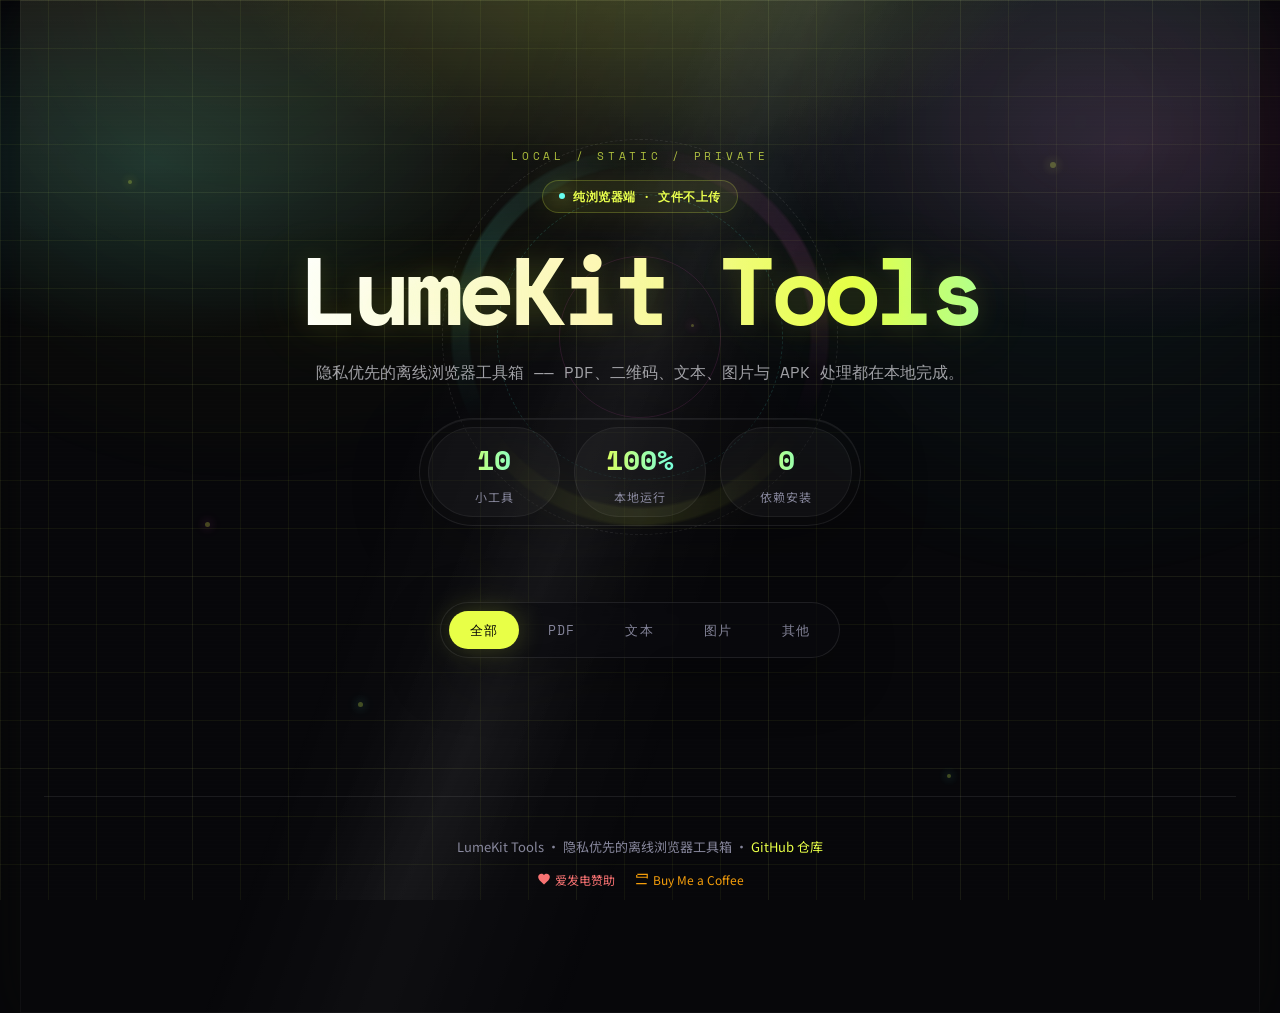
==== commit 59901687: "Improve project branding and SEO metadata" ====
--- a/index.html
+++ b/index.html
@@ -3,7 +3,25 @@
 <head>
 <meta charset="UTF-8">
 <meta name="viewport" content="width=device-width, initial-scale=1.0">
-<title>个人小工具集 · 工具箱</title>
+<title>LumeKit Tools｜离线浏览器工具箱 - PDF、二维码、XAPK、文本与图片工具</title>
+<meta name="description" content="隐私优先的纯前端离线工具箱，提供 PDF 合并与重排、二维码生成解码、XAPK 转 APK 签名、文本整理、文件分割、长截图切割、Markdown 转 EPUB 等浏览器本地处理工具。">
+<meta name="keywords" content="LumeKit Tools,离线工具箱,浏览器工具箱,纯前端工具,本地处理,隐私工具,PDF工具,二维码工具,XAPK转APK,文本处理,图片处理,在线工具,GitHub Pages工具,免费工具集合,无需上传文件,静态网页工具">
+<meta name="robots" content="index, follow, max-image-preview:large, max-snippet:-1, max-video-preview:-1">
+<meta name="author" content="ct-yx">
+<meta name="application-name" content="LumeKit Tools">
+<meta name="theme-color" content="#0b0b0f">
+<link rel="canonical" href="https://ct-yx.github.io/Personal-use-gadget/">
+<meta property="og:site_name" content="LumeKit Tools｜离线浏览器工具箱">
+<meta property="og:type" content="website">
+<meta property="og:title" content="LumeKit Tools｜离线浏览器工具箱 - PDF、二维码、XAPK、文本与图片工具">
+<meta property="og:description" content="隐私优先的纯前端离线工具箱，提供 PDF 合并与重排、二维码生成解码、XAPK 转 APK 签名、文本整理、文件分割、长截图切割、Markdown 转 EPUB 等浏览器本地处理工具。">
+<meta property="og:url" content="https://ct-yx.github.io/Personal-use-gadget/">
+<meta property="og:locale" content="zh_CN">
+<meta name="twitter:card" content="summary">
+<meta name="twitter:title" content="LumeKit Tools｜离线浏览器工具箱 - PDF、二维码、XAPK、文本与图片工具">
+<meta name="twitter:description" content="隐私优先的纯前端离线工具箱，提供 PDF 合并与重排、二维码生成解码、XAPK 转 APK 签名、文本整理、文件分割、长截图切割、Markdown 转 EPUB 等浏览器本地处理工具。">
+<script type="application/ld+json">{"@context":"https://schema.org","@graph":[{"@type":"WebSite","name":"LumeKit Tools｜离线浏览器工具箱","alternateName":["LumeKit Tools","离线浏览器工具箱","纯前端工具箱"],"url":"https://ct-yx.github.io/Personal-use-gadget/","description":"隐私优先的纯前端离线工具箱，提供 PDF 合并与重排、二维码生成解码、XAPK 转 APK 签名、文本整理、文件分割、长截图切割、Markdown 转 EPUB 等浏览器本地处理工具。","inLanguage":"zh-CN","publisher":{"@type":"Person","name":"ct-yx"}},{"@type":"ItemList","name":"LumeKit Tools 工具列表","itemListElement":[{"@type":"ListItem","position":1,"name":"PDF 合并工具","url":"https://ct-yx.github.io/Personal-use-gadget/pdf-merger.html"},{"@type":"ListItem","position":2,"name":"PDF 页面重排工具","url":"https://ct-yx.github.io/Personal-use-gadget/PDFchange.html"},{"@type":"ListItem","position":3,"name":"对话提取与语料压缩工具","url":"https://ct-yx.github.io/Personal-use-gadget/chat-filter-tool.html"},{"@type":"ListItem","position":4,"name":"大文件分割工具","url":"https://ct-yx.github.io/Personal-use-gadget/Partition1.0.html"},{"@type":"ListItem","position":5,"name":"Markdown 转 EPUB 合成器","url":"https://ct-yx.github.io/Personal-use-gadget/txt-epub-manger.html"},{"@type":"ListItem","position":6,"name":"TXT 章节整理工具","url":"https://ct-yx.github.io/Personal-use-gadget/%E7%AB%A0%E8%8A%82%E6%95%B4%E7%90%86%E5%B7%A5%E5%85%B7.html"},{"@type":"ListItem","position":7,"name":"长截图切割工具","url":"https://ct-yx.github.io/Personal-use-gadget/split-screenshot.html"},{"@type":"ListItem","position":8,"name":"二维码生成与解码工具","url":"https://ct-yx.github.io/Personal-use-gadget/qr-tool.html"},{"@type":"ListItem","position":9,"name":"HOTSPOT KEY","url":"https://ct-yx.github.io/Personal-use-gadget/hotspot_key.html"},{"@type":"ListItem","position":10,"name":"XAPK 转 APK 离线转换签名工具","url":"https://ct-yx.github.io/Personal-use-gadget/xapk-apk-converter.html"}]}]}</script>
+
 <link rel="preconnect" href="https://fonts.googleapis.com">
 <link href="https://fonts.googleapis.com/css2?family=Inter:wght@300;400;500;600;700;800&family=JetBrains+Mono:wght@400;600&display=swap" rel="stylesheet">
 <style>
@@ -621,8 +639,8 @@
     <div class="hero-orb" aria-hidden="true"><span></span><span></span><span></span></div>
     <div class="hero-kicker">LOCAL / STATIC / PRIVATE</div>
     <div class="badge"><span class="badge-dot"></span> 纯浏览器端 · 文件不上传</div>
-    <h1 class="hero-title">个人小工具集</h1>
-    <p class="hero-sub">一个离线优先的个人工具启动台 —— 文件本地处理、界面即开即用、把日常零碎任务压缩成一次点击。</p>
+    <h1 class="hero-title">LumeKit Tools</h1>
+    <p class="hero-sub">隐私优先的离线浏览器工具箱 —— PDF、二维码、文本、图片与 APK 处理都在本地完成。</p>
     <div class="hero-stats">
       <div class="hero-stat"><div class="hero-stat-num">10</div><div class="hero-stat-label">小工具</div></div>
       <div class="hero-stat"><div class="hero-stat-num">100%</div><div class="hero-stat-label">本地运行</div></div>
@@ -643,7 +661,7 @@
   </div>
 
   <footer>
-    <p>随手用 AI 写的实用小工具 · <a href="https://github.com/ct-yx/Personal-use-gadget" target="_blank">GitHub 仓库</a></p>
+    <p>LumeKit Tools · 隐私优先的离线浏览器工具箱 · <a href="https://github.com/ct-yx/Personal-use-gadget" target="_blank">GitHub 仓库</a></p>
     <p style="margin-top:12px;font-size:12px;display:flex;justify-content:center;gap:20px;flex-wrap:wrap;">
       <a href="https://www.ifdian.net/a/Ct_yx?utm_source=copylink&utm_medium=link" target="_blank" style="display:inline-flex;align-items:center;gap:4px;color:#f87171;text-decoration:none;">
         <svg width="14" height="14" viewBox="0 0 24 24" fill="currentColor"><path d="M12 21.35l-1.45-1.32C5.4 15.36 2 12.28 2 8.5 2 5.42 4.42 3 7.5 3c1.74 0 3.41.81 4.5 2.09C13.09 3.81 14.76 3 16.5 3 19.58 3 22 5.42 22 8.5c0 3.78-3.4 6.86-8.55 11.54L12 21.35z"/></svg>
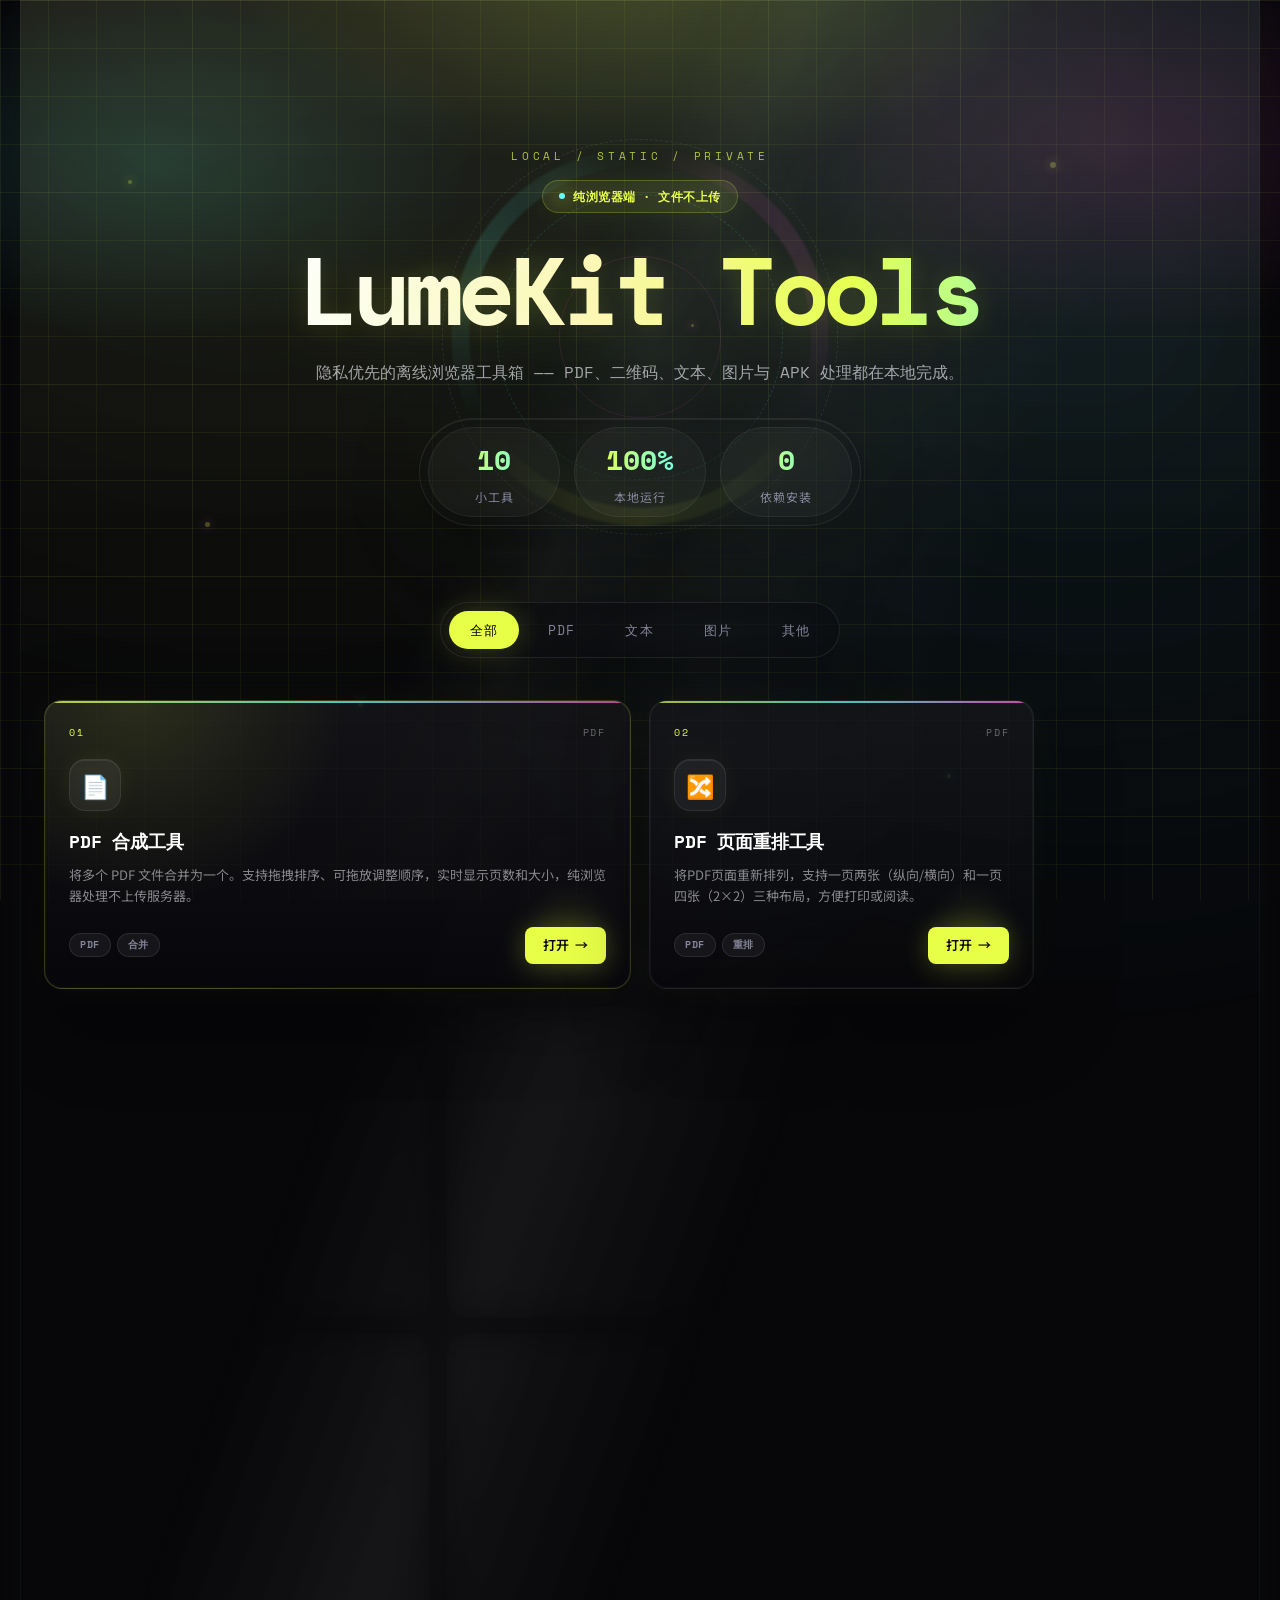
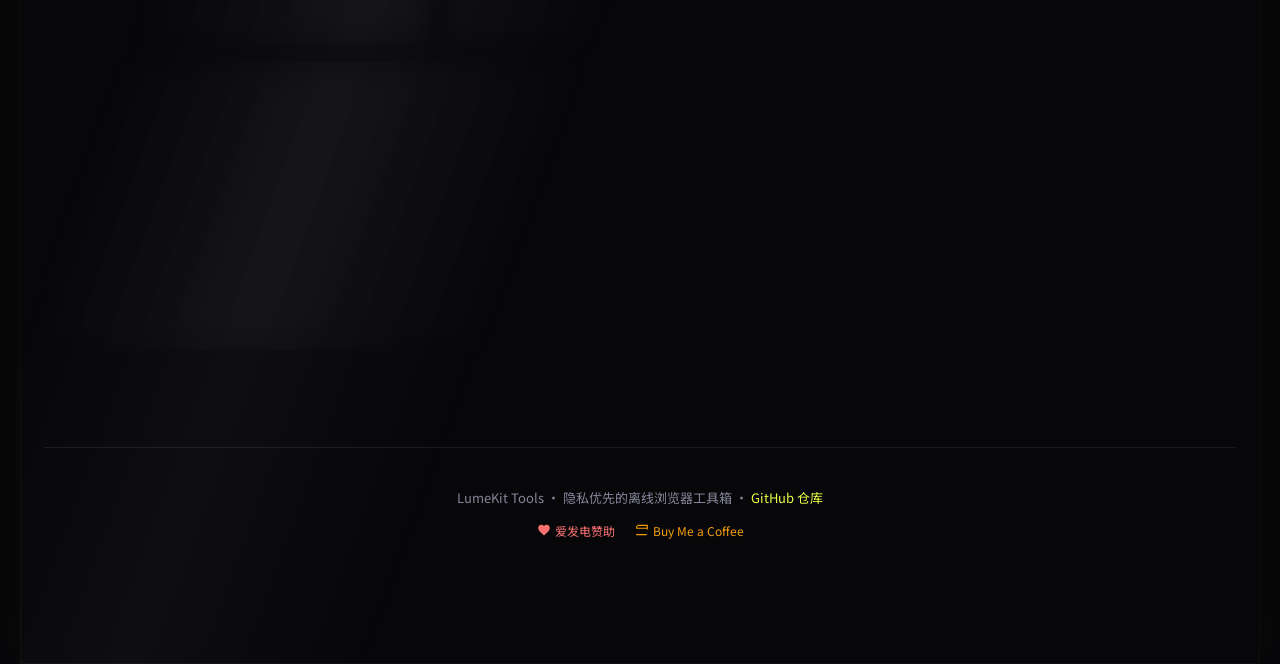
==== commit a75c6c8a: "Fix homepage tool card rendering" ====
--- a/index.html
+++ b/index.html
@@ -783,7 +783,7 @@
 function renderTools(filter = 'all') {
   const grid = document.getElementById('toolGrid');
   const filtered = filter === 'all' ? tools : tools.filter(t => t.filter === filter);
-  grid.innerHTML = filtered.map(t => `
+  grid.innerHTML = filtered.map((t, i) => `
     <div class="tool-card ${['pdf-merger','xapk-apk-converter','hotspot-key'].includes(t.id) ? 'featured' : ''}" data-filter="${t.filter}" data-id="${t.id}">
       <div class="tool-card-topline"><span>${String(i + 1).padStart(2,'0')}</span><em>${t.filter}</em></div>
       <div class="tool-card-icon" style="background:${t.iconBg}">${t.icon}</div>
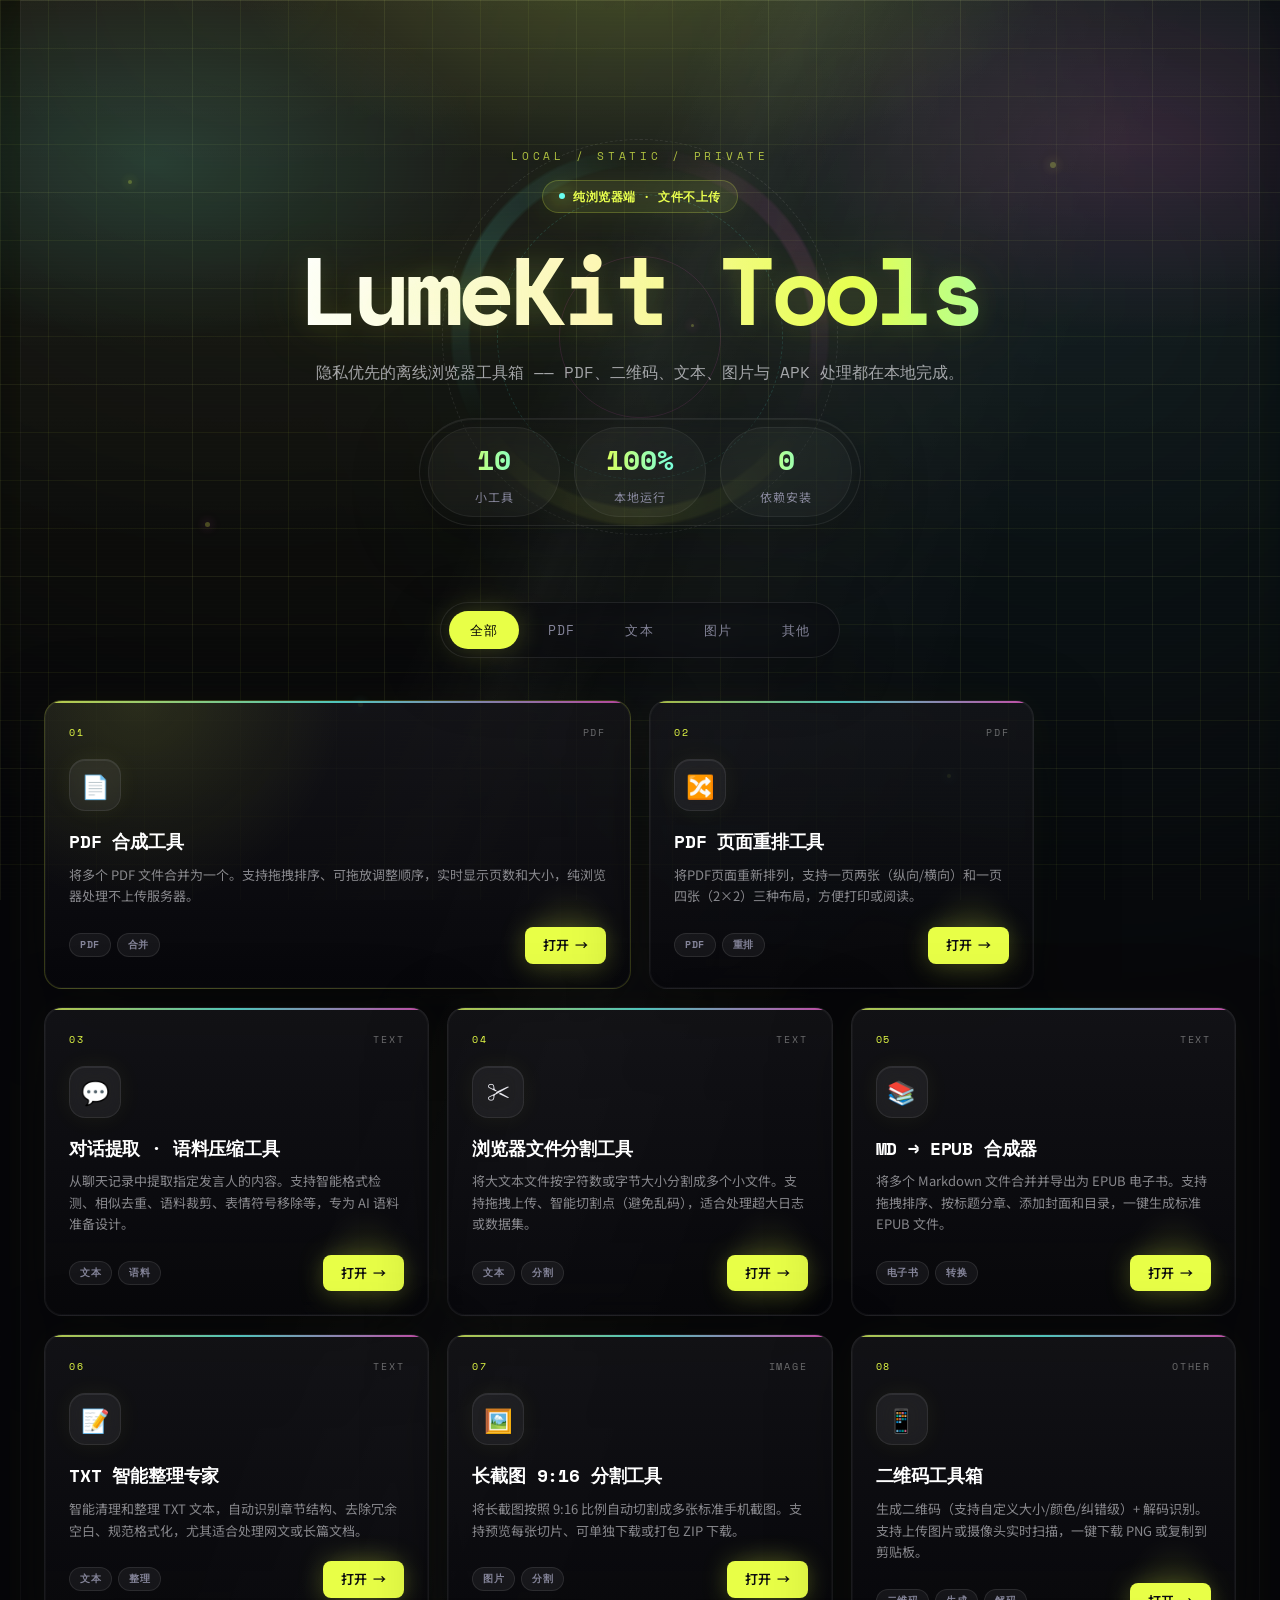
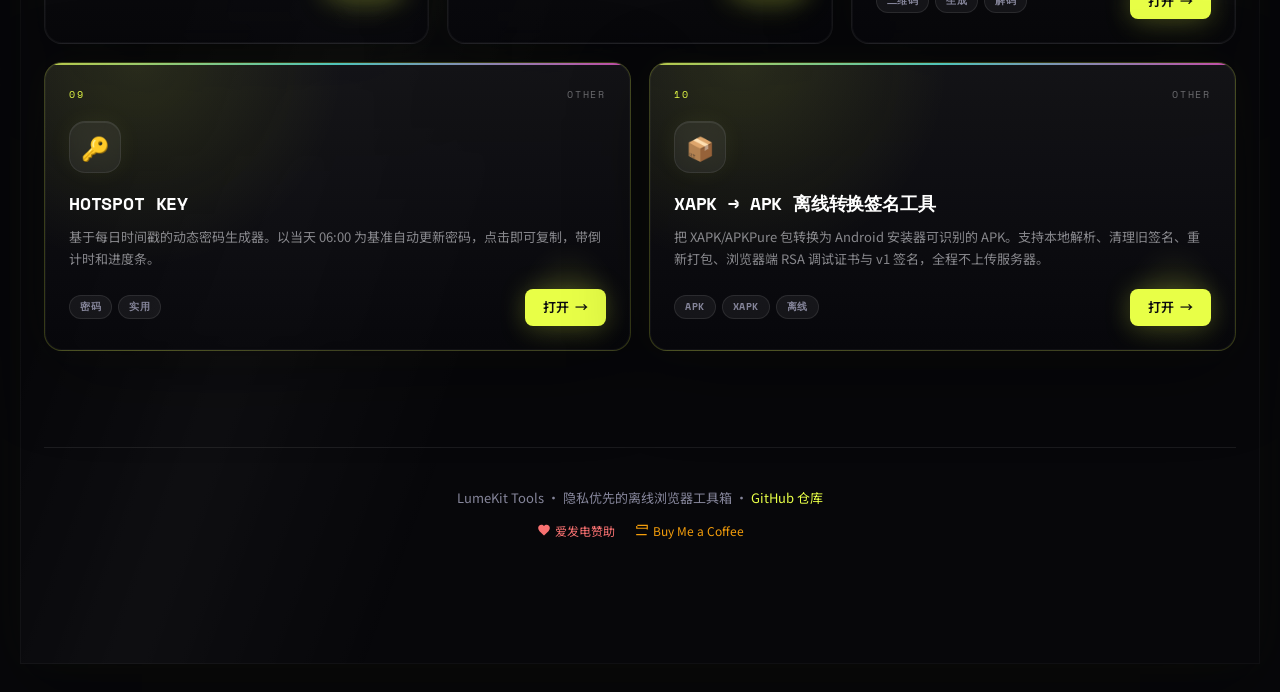
==== commit 8c7407ad: "Ensure homepage cards remain visible" ====
--- a/index.html
+++ b/index.html
@@ -782,6 +782,7 @@
 
 function renderTools(filter = 'all') {
   const grid = document.getElementById('toolGrid');
+  if (!grid) return;
   const filtered = filter === 'all' ? tools : tools.filter(t => t.filter === filter);
   grid.innerHTML = filtered.map((t, i) => `
     <div class="tool-card ${['pdf-merger','xapk-apk-converter','hotspot-key'].includes(t.id) ? 'featured' : ''}" data-filter="${t.filter}" data-id="${t.id}">
@@ -799,6 +800,7 @@
       </div>
     </div>
   `).join('');
+  document.body.classList.add('cards-ready');
 
   // 点击整个卡片也能打开
   document.querySelectorAll('.tool-card').forEach((card, i) => {
--- a/mono-grid-style.css
+++ b/mono-grid-style.css
@@ -730,3 +730,31 @@
     transform: none;
   }
 }
+
+/* ─── Homepage render safety patch ───
+   首页工具卡片是核心内容，不能依赖动画结束后才可见。
+   某些浏览器/减少动态效果/全局动画覆盖会让 .tool-card 停在 opacity:0。
+*/
+body.page-home .container,
+body.page-home .tool-grid {
+  overflow: visible !important;
+}
+
+body.page-home .tool-grid {
+  min-height: 260px;
+  display: grid !important;
+}
+
+body.page-home .tool-card {
+  opacity: 1 !important;
+  visibility: visible !important;
+  pointer-events: auto !important;
+}
+
+@media (prefers-reduced-motion: reduce) {
+  body.page-home .tool-card {
+    animation: none !important;
+    transform: none !important;
+    opacity: 1 !important;
+  }
+}
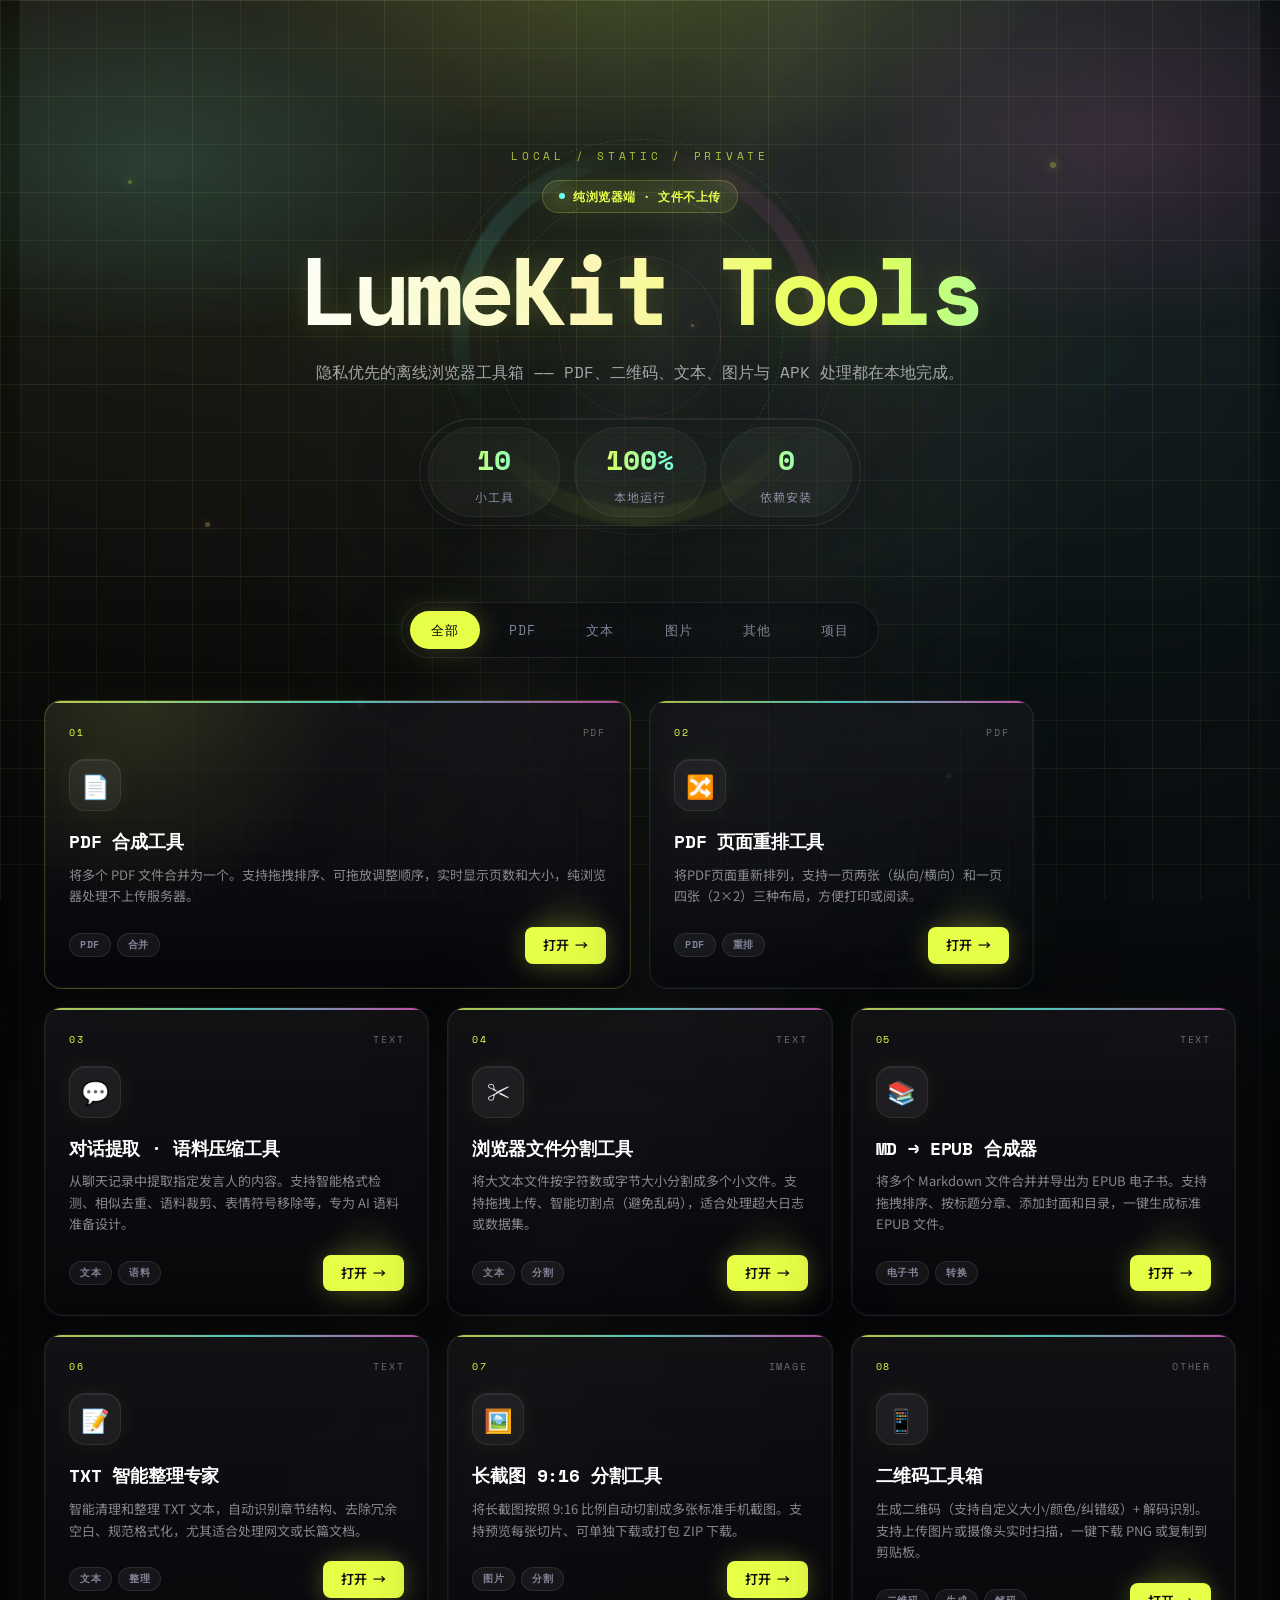
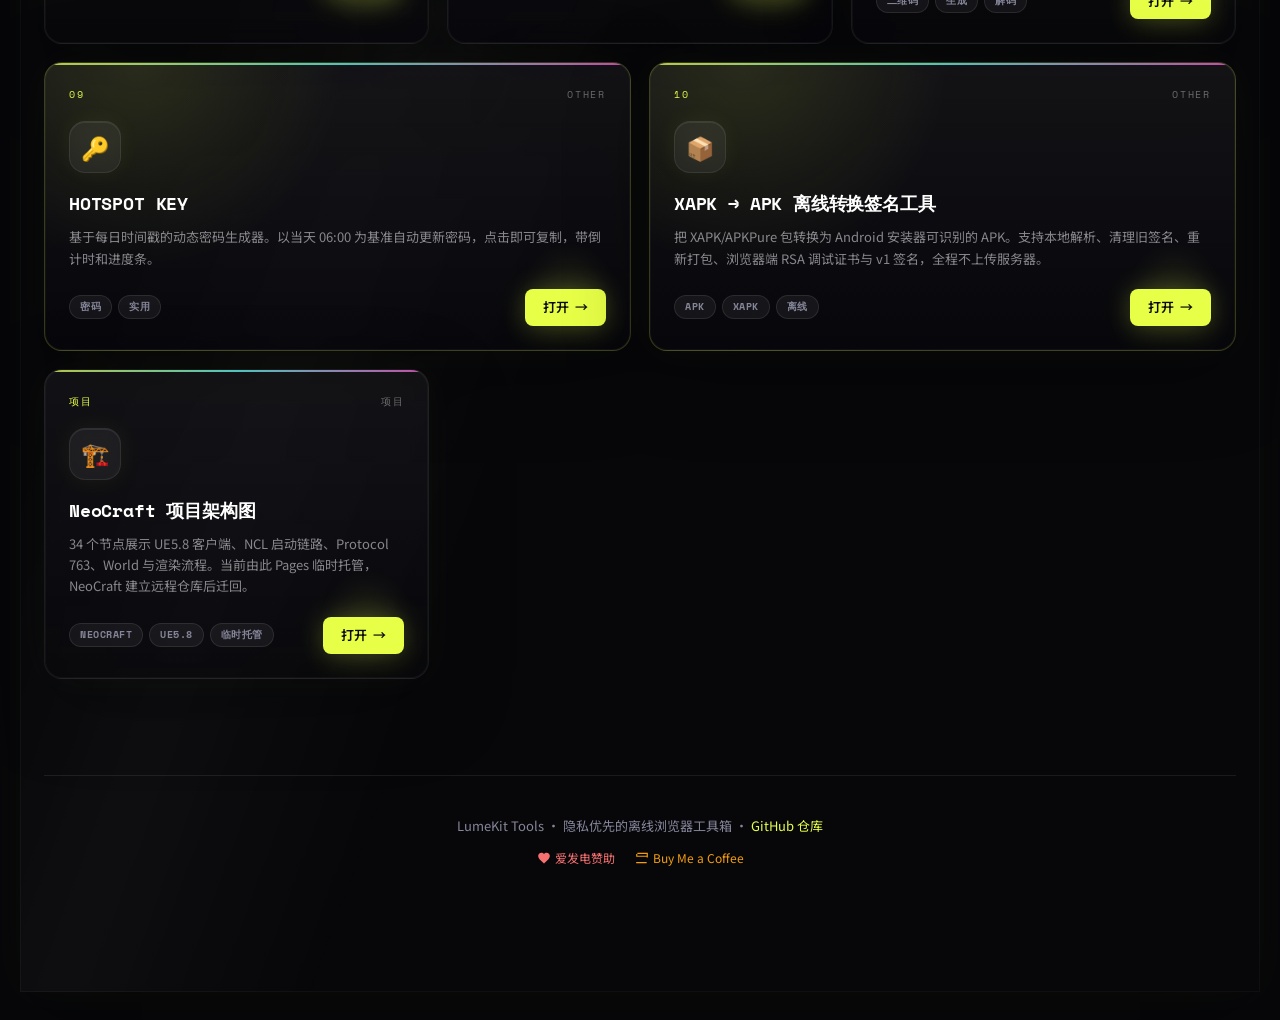
==== commit 95656bbc: "docs: temporarily publish NeoCraft architecture diagram" ====
--- a/index.html
+++ b/index.html
@@ -654,6 +654,7 @@
     <button class="filter-btn" data-filter="text">文本</button>
     <button class="filter-btn" data-filter="image">图片</button>
     <button class="filter-btn" data-filter="other">其他</button>
+    <button class="filter-btn" data-filter="project">项目</button>
   </div>
 
   <div class="tool-grid" id="toolGrid">
@@ -663,7 +664,7 @@
   <footer>
     <p>LumeKit Tools · 隐私优先的离线浏览器工具箱 · <a href="https://github.com/ct-yx/Personal-use-gadget" target="_blank">GitHub 仓库</a></p>
     <p style="margin-top:12px;font-size:12px;display:flex;justify-content:center;gap:20px;flex-wrap:wrap;">
-      <a href="https://www.ifdian.net/a/Ct_yx?utm_source=copylink&utm_medium=link" target="_blank" style="display:inline-flex;align-items:center;gap:4px;color:#f87171;text-decoration:none;">
+      <a href="https://ifdian.net/a/Ct_yx" target="_blank" style="display:inline-flex;align-items:center;gap:4px;color:#f87171;text-decoration:none;">
         <svg width="14" height="14" viewBox="0 0 24 24" fill="currentColor"><path d="M12 21.35l-1.45-1.32C5.4 15.36 2 12.28 2 8.5 2 5.42 4.42 3 7.5 3c1.74 0 3.41.81 4.5 2.09C13.09 3.81 14.76 3 16.5 3 19.58 3 22 5.42 22 8.5c0 3.78-3.4 6.86-8.55 11.54L12 21.35z"/></svg>
         爱发电赞助
       </a>
@@ -780,11 +781,25 @@
   }
 ];
 
+
+const projects = [
+  {
+    id: 'neocraft-architecture',
+    title: 'NeoCraft 项目架构图',
+    desc: '34 个节点展示 UE5.8 客户端、NCL 启动链路、Protocol 763、World 与渲染流程。当前由此 Pages 临时托管，NeoCraft 建立远程仓库后迁回。',
+    icon: '🏗️',
+    iconBg: 'rgba(108,92,231,0.15)',
+    file: 'neocraft-architecture.html',
+    tags: ['NeoCraft', 'UE5.8', '临时托管'],
+    category: '项目'
+  }
+];
+
 function renderTools(filter = 'all') {
   const grid = document.getElementById('toolGrid');
   if (!grid) return;
   const filtered = filter === 'all' ? tools : tools.filter(t => t.filter === filter);
-  grid.innerHTML = filtered.map((t, i) => `
+  const toolCards = filtered.map((t, i) => `
     <div class="tool-card ${['pdf-merger','xapk-apk-converter','hotspot-key'].includes(t.id) ? 'featured' : ''}" data-filter="${t.filter}" data-id="${t.id}">
       <div class="tool-card-topline"><span>${String(i + 1).padStart(2,'0')}</span><em>${t.filter}</em></div>
       <div class="tool-card-icon" style="background:${t.iconBg}">${t.icon}</div>
@@ -799,7 +814,24 @@
         </a>
       </div>
     </div>
-  `).join('');
+  `);
+  const projectCards = (filter === 'all' || filter === 'project') ? projects.map(project => `
+    <div class="tool-card project-card" data-filter="project" data-id="${project.id}">
+      <div class="tool-card-topline"><span>项目</span><em>${project.category}</em></div>
+      <div class="tool-card-icon" style="background:${project.iconBg}">${project.icon}</div>
+      <div class="tool-card-title">${project.title}</div>
+      <div class="tool-card-desc">${project.desc}</div>
+      <div class="tool-card-footer">
+        <div class="tool-tags">
+          ${project.tags.map(tag => `<span class="tool-tag">${tag}</span>`).join('')}
+        </div>
+        <a href="${project.file}" class="tool-btn" target="_blank" onclick="event.stopPropagation()">
+          打开 <span class="tool-btn-arrow">→</span>
+        </a>
+      </div>
+    </div>
+  `).join('') : '';
+  grid.innerHTML = toolCards.join('') + projectCards;
   document.body.classList.add('cards-ready');
 
   // 点击整个卡片也能打开
